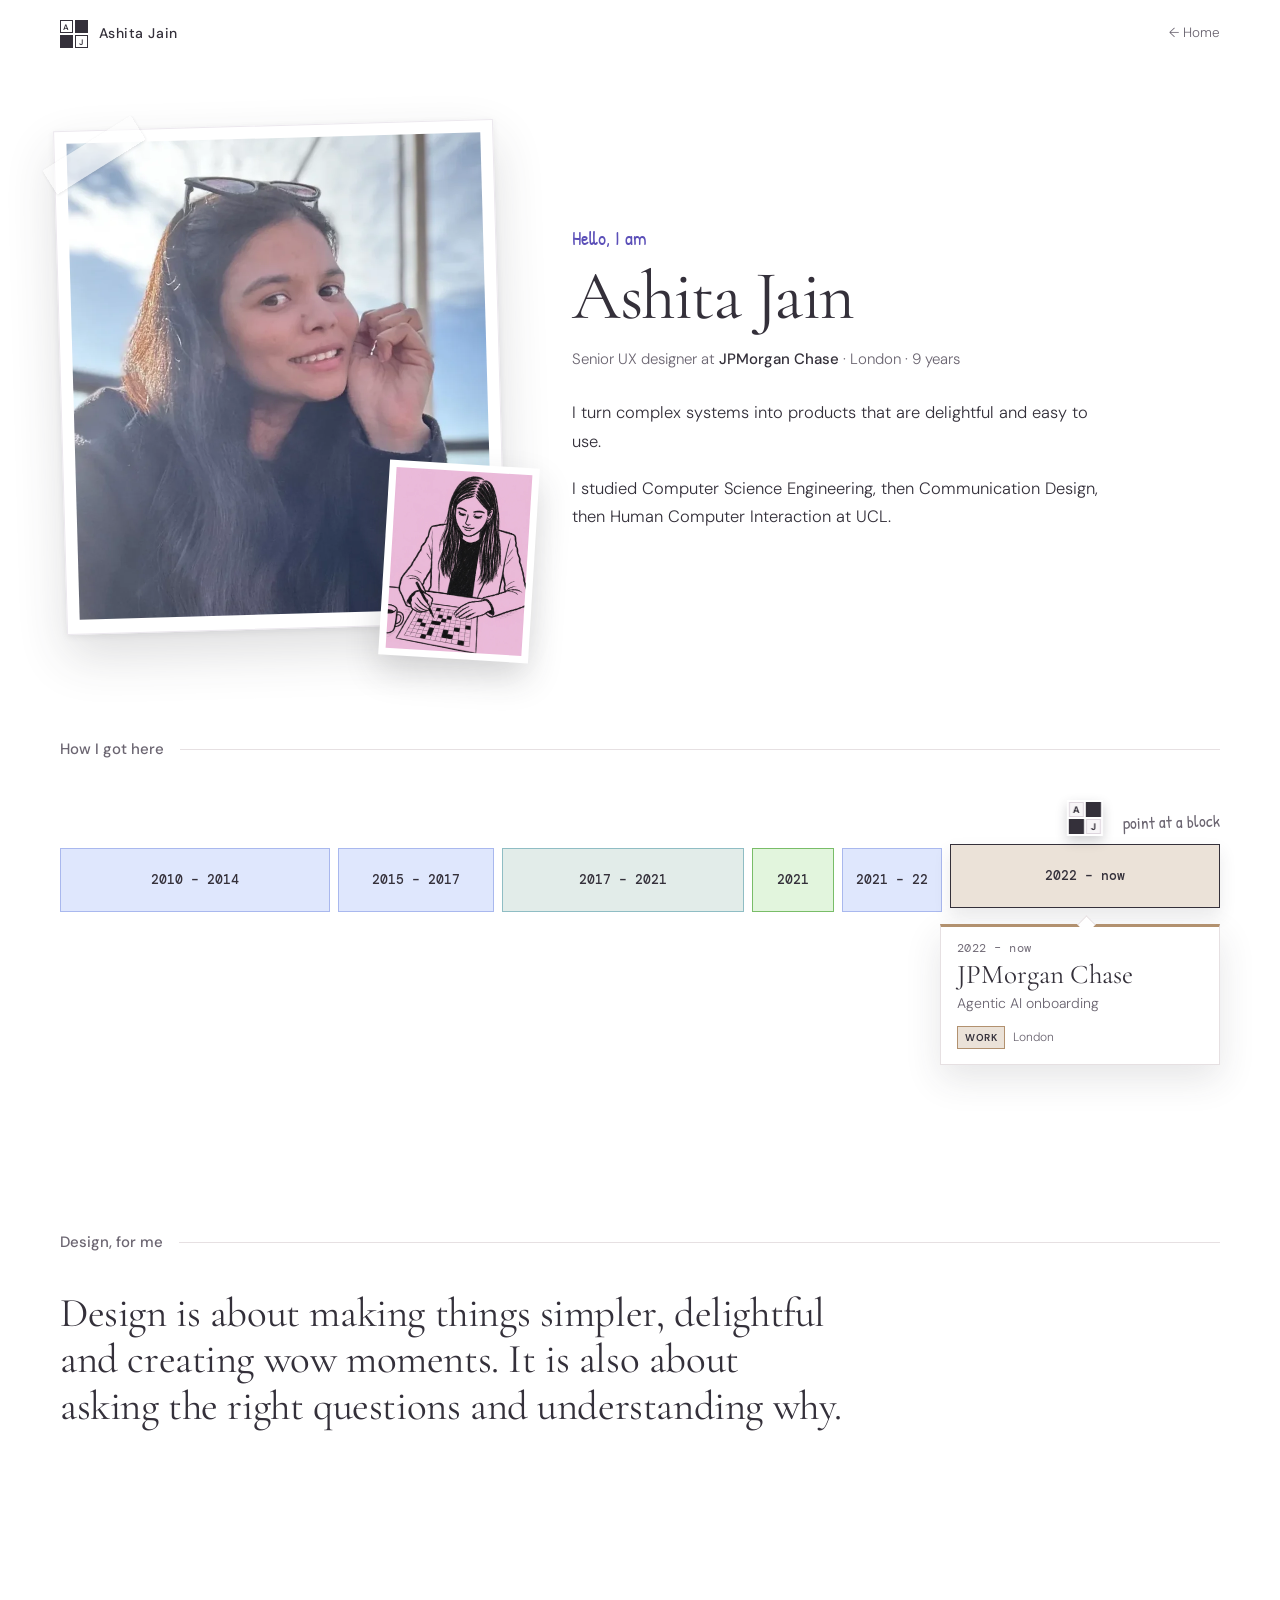
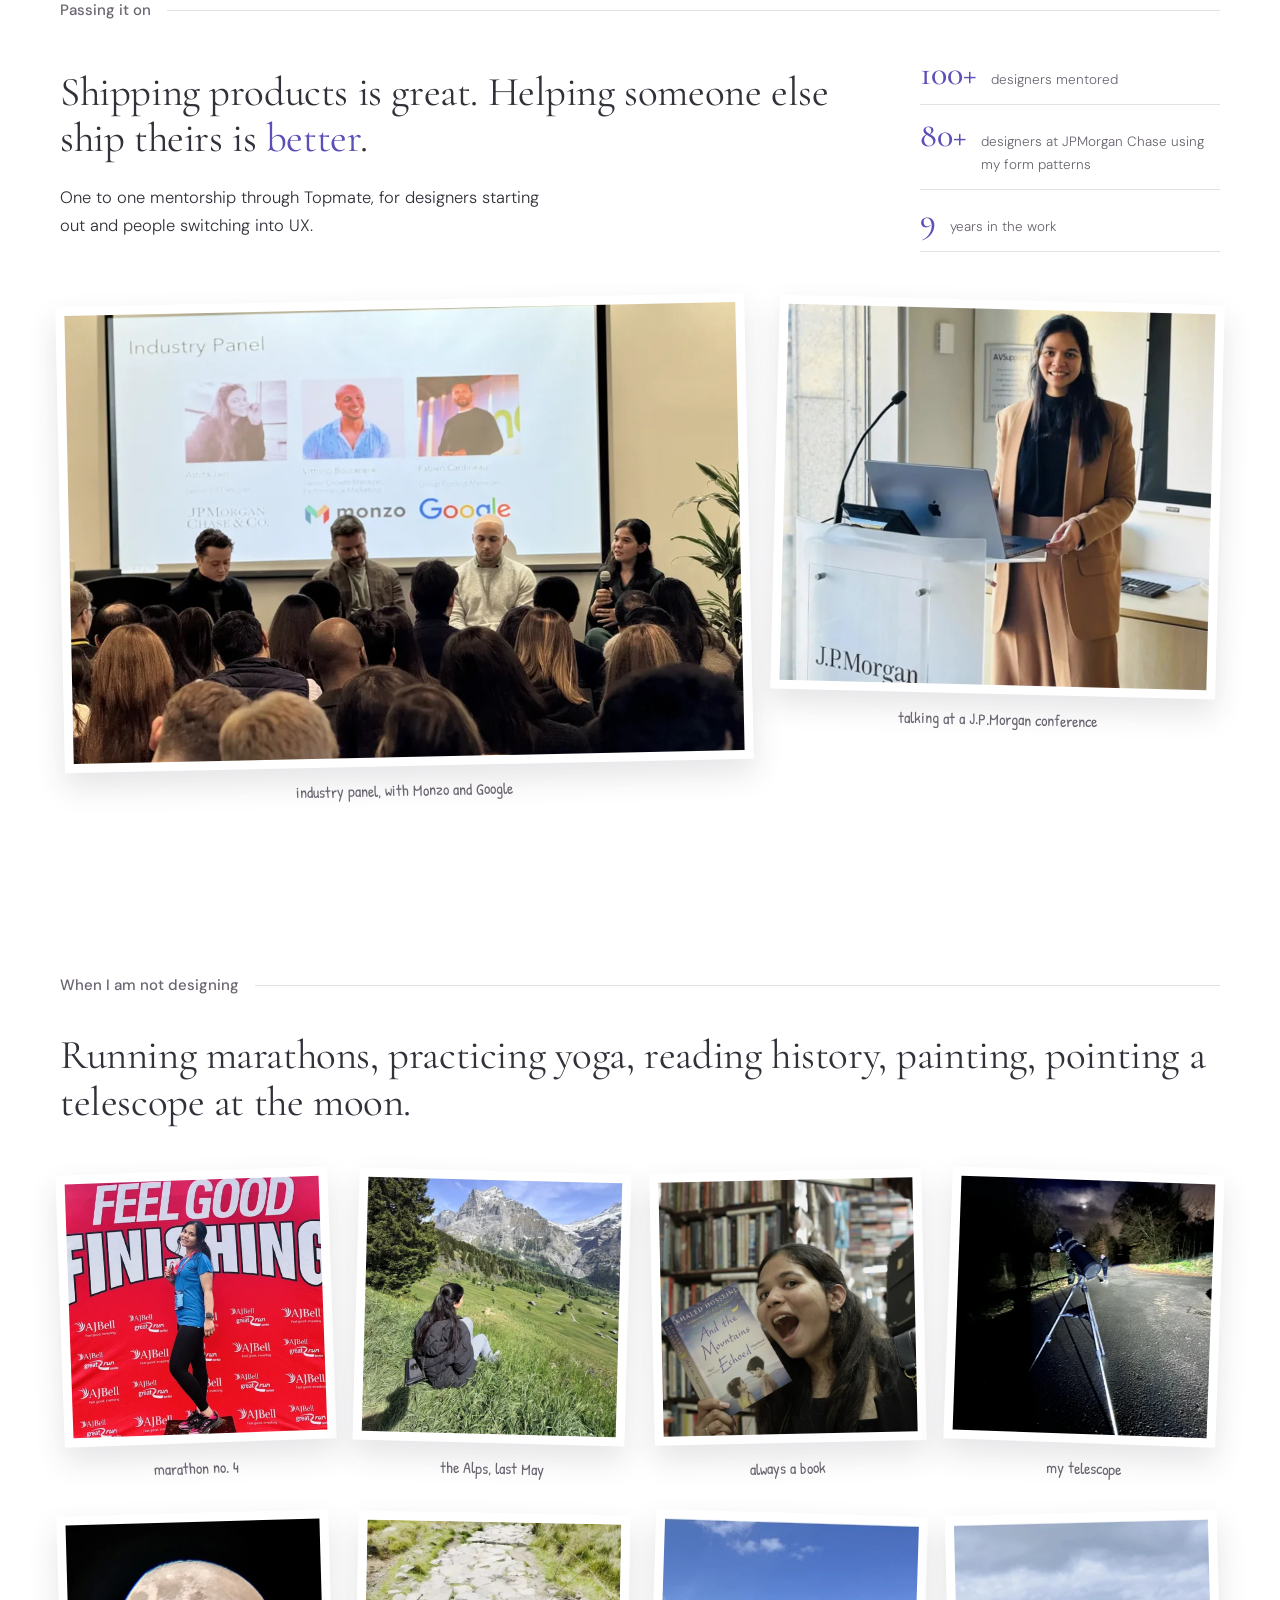
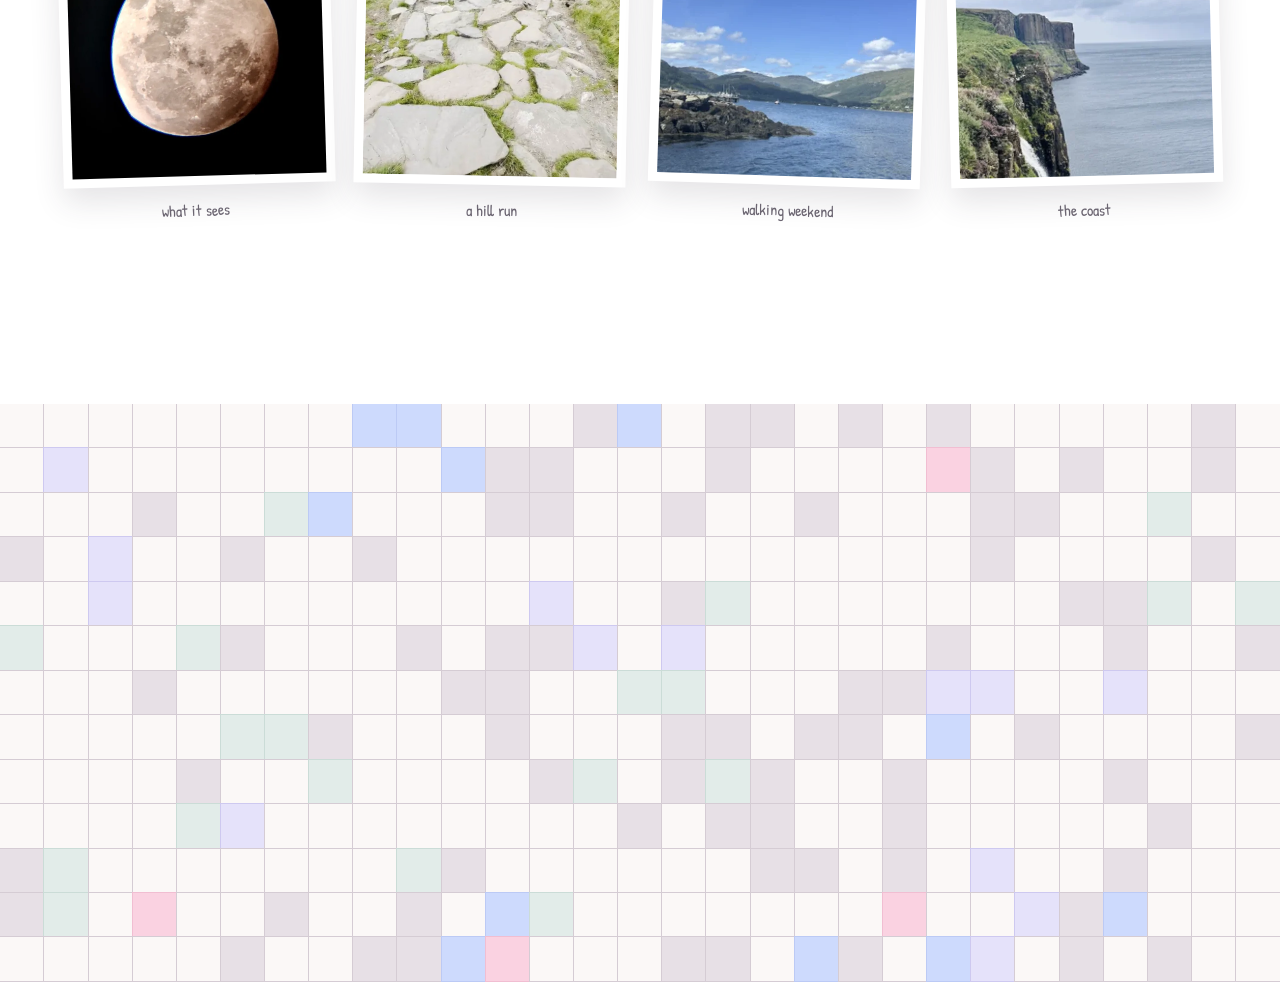
==== about.html @ 1d5ae28c "About: 'Design, for me' is just the line; remove the belief crossword and cards Co-Authored-By: Clau" ====
<!doctype html>
<html lang="en">
<head>
<meta charset="utf-8">
<meta name="viewport" content="width=device-width, initial-scale=1">
<meta name="description" content="About Ashita Jain: engineer turned UX designer, nine years in the work, mentoring designers, running marathons and pointing a telescope at the moon.">
<link rel="icon" type="image/svg+xml" href="data:image/svg+xml,%3Csvg xmlns='http://www.w3.org/2000/svg' viewBox='0 0 32 32'%3E%3Crect width='32' height='32' fill='%23faf7f5'/%3E%3Crect x='3' y='3' width='11' height='11' fill='none' stroke='%2334303a' stroke-width='2'/%3E%3Crect x='18' y='3' width='11' height='11' fill='%2334303a'/%3E%3Crect x='3' y='18' width='11' height='11' fill='%2334303a'/%3E%3Crect x='18' y='18' width='11' height='11' fill='none' stroke='%2334303a' stroke-width='2'/%3E%3C/svg%3E">
<title>About Ashita Jain</title>
<link rel="preconnect" href="https://fonts.googleapis.com">
<link rel="preconnect" href="https://fonts.gstatic.com" crossorigin>
<link rel="stylesheet" href="https://fonts.googleapis.com/css2?family=Patrick+Hand&family=Cormorant+Garamond:wght@400;500&family=DM+Mono:wght@400&family=DM+Sans:wght@300;400;500;600&display=swap">
<style>
  :root {
    --bg: #ffffff;
    --ink: #34303a;
    --mid: #6b6571;
    --light: #736d79;
    --rule: #e6e0e2;
    --cell-border: #ddd5dd;
    --cell-filled: #f7f5f7;
    --pur: #5b4fb8;
    --pur-soft: #b9b0ee;
    --pur-pale: #e5e2fa;
    --pink: #f5cfe0;
    --linen: #fff1e6;
    --mint: #e2ece9;
    --peri: #dfe7fd;
    --blush: #fde2e4;
    --lav: #eae4e9;
    --hand: 'Patrick Hand', cursive;
  }
  * { box-sizing: border-box; }
  figure { margin: 0; }
  html { -webkit-text-size-adjust: 100%; }
  body {
    margin: 0;
    overflow-x: clip;
    background: var(--bg);
    color: var(--ink);
    font-family: 'DM Sans', system-ui, sans-serif;
    font-size: 15px;
    line-height: 1.7;
    font-weight: 300;
    -webkit-font-smoothing: antialiased;
  }
  .wrap { width: min(1160px, 100% - 48px); margin-inline: auto; }

  /* ---- nav, the same chrome as the case studies ---- */
  nav {
    position: sticky; top: 0; z-index: 50;
    display: flex; justify-content: space-between; align-items: center;
    padding-block: 20px;
    background: color-mix(in srgb, var(--bg) 94%, transparent);
    border-bottom: 1px solid transparent;
  }
  nav.stuck { border-bottom-color: var(--rule); }
  .nav-brand {
    display: inline-flex; align-items: center; gap: 11px;
    font-size: 14px; font-weight: 500; letter-spacing: 0.04em;
    color: var(--ink); text-decoration: none;
  }
  .nav-brand:hover { color: var(--mid); }
  .monogram { display: grid; grid-template-columns: repeat(2, 13px); grid-auto-rows: 13px; gap: 1.5px; }
  .monogram i {
    display: grid; place-items: center;
    border: 1px solid var(--ink);
    font-style: normal; font-size: 8px; font-weight: 600;
  }
  .monogram i.fill { background: var(--ink); border-color: var(--ink); }

  /* the monogram turns a quarter when you point at it */
  .monogram, .monogram i { transition: transform .5s cubic-bezier(.3,1.5,.5,1); }
  a.nav-brand:hover .monogram, a.nav-brand:focus-visible .monogram { transform: rotate(90deg); }
  a.nav-brand:hover .monogram i, a.nav-brand:focus-visible .monogram i { transform: rotate(-90deg); }
  @media (prefers-reduced-motion: reduce) { .monogram, .monogram i { transition: none; } }
  nav .back { font-size: 13.5px; color: var(--mid); text-decoration: none; }
  nav .back:hover { color: var(--ink); }

  /* ---- hero ---- */
  .hero { display: grid; grid-template-columns: 440px minmax(0, 1fr); gap: 0 72px; align-items: center; padding: 56px 0 24px; }
  .shot { position: relative; }
  .shot .frame {
    position: relative; display: block;
    background: #fff;
    padding: 12px 12px 14px;
    transform: rotate(-1.6deg);
    border: 1px solid #ece8ee;
    box-shadow: 0 2px 6px rgba(52,48,58,.08), 0 22px 50px rgba(52,48,58,.16);
  }
  .shot img { width: 100%; height: auto; aspect-ratio: 4 / 4.6; object-fit: cover; object-position: 50% 30%; display: block; }
  .shot .tape {
    position: absolute; z-index: 2;
    width: 104px; height: 28px;
    background: rgba(255,255,255,.62);
    box-shadow: 0 1px 3px rgba(52,48,58,.12);
  }
  .shot .tape.a { left: -18px; top: 16px; transform: rotate(-32deg); }
  .shot .tape.b { right: -20px; bottom: 34px; transform: rotate(-28deg); }
  .shot .me {
    position: absolute; right: -34px; bottom: -30px; z-index: 3;
    width: 150px; background: #fff; padding: 7px;
    box-shadow: 0 16px 34px rgba(52,48,58,.18);
    transform: rotate(3.5deg);
  }
  .shot .me img { width: 100%; height: auto; aspect-ratio: 820 / 1090; object-fit: cover; display: block; }
  .shot figcaption {
    font-family: var(--hand); font-size: 17.5px; color: var(--mid);
    margin: 20px 0 0 14px; transform: rotate(-1.5deg);
  }

  h1 {
    font-family: 'Cormorant Garamond', Georgia, serif;
    font-weight: 400; font-size: clamp(46px, 5.4vw, 74px);
    line-height: 1.02; letter-spacing: -0.02em; margin: 0;
  }
  .role { font-size: 15px; color: var(--mid); margin: 16px 0 0; }
  .role b { font-weight: 500; color: var(--ink); }
  .hero p.lede { font-size: 16.5px; line-height: 1.75; margin: 26px 0 0; max-width: 48ch; }
  .hero p.lede + p.lede { margin-top: 18px; }
  .hi { font-family: var(--hand); font-size: 20px; color: var(--pur); margin: 0 0 6px; }

  /* ---- section chrome ---- */
  section { padding-block: 84px; }
  .kicker {
    display: flex; align-items: center; gap: 16px;
    font-family: 'DM Sans', system-ui, sans-serif; font-size: 15px; font-weight: 500;
    color: var(--mid);
    margin: 0 0 34px;
  }
  .kicker::after { content: ""; flex: 1; height: 1px; background: var(--rule); }
  h2 {
    font-family: 'Cormorant Garamond', Georgia, serif;
    font-weight: 400; font-size: clamp(30px, 3.2vw, 44px);
    line-height: 1.14; letter-spacing: -0.01em; margin: 0;
  }
  h2 em { font-style: normal; color: var(--pur); }

  /* ---- the route: one block per stage, as wide as it lasted; the logo jumps to the one you point at ---- */
  .route { position: relative; }
  .route.js .stops { display: none; }
  .years { display: none; position: relative; padding-top: 52px; padding-bottom: 150px; }
  .route.js .years { display: block; }
  .years .row { display: flex; gap: 8px; }
  .years .yb {
    position: relative; flex: var(--g) 1 0; min-width: 0; height: 64px; border: 1.5px solid var(--b); background: var(--c);
    display: flex; align-items: center; justify-content: center;
    font: 500 12.5px 'DM Mono', monospace; color: var(--ink); cursor: pointer; white-space: nowrap;
    transition: transform .3s cubic-bezier(.22,1,.36,1), box-shadow .3s ease, border-color .2s ease;
  }
  .years .yb:hover, .years .yb.on { transform: translateY(-4px); box-shadow: 0 8px 16px rgba(52,48,58,.10); }
  .years .yb.on { border-color: var(--ink); }
  .years .yb:focus-visible { outline: 2px solid var(--pur); outline-offset: 3px; }
  .years .logo {
    position: absolute; top: 0; left: 0; width: 36px; height: 36px; padding: 2px; z-index: 2;
    display: grid; grid-template-columns: 1fr 1fr; gap: 2px; background: #fff;
    box-shadow: 0 5px 12px rgba(52,48,58,.22); pointer-events: none; will-change: transform;
  }
  .years .logo i { border: 1.2px solid var(--cell-border); background: var(--cell-filled); font: 700 9.5px 'DM Sans', sans-serif; font-style: normal; display: flex; align-items: center; justify-content: center; color: var(--ink); }
  .years .logo i.f { background: var(--ink); border-color: var(--ink); }
  .years .tip {
    position: absolute; left: 0; top: 0; width: 280px; z-index: 3;
    background: #fff; border: 1px solid var(--rule); border-top: 3px solid var(--b);
    box-shadow: 0 14px 34px rgba(52,48,58,.12); padding: 14px 16px 15px;
    opacity: 0; transform: translateY(6px); transition: opacity .2s ease, transform .25s cubic-bezier(.22,1,.36,1), left .3s cubic-bezier(.22,1,.36,1);
    pointer-events: none;
  }
  .years .tip.show { opacity: 1; transform: none; }
  .years .tip::before { content: ""; position: absolute; top: -9px; left: var(--ax, 40px); width: 12px; height: 12px; background: #fff; border-left: 1px solid var(--rule); border-top: 1px solid var(--rule); transform: rotate(45deg); }
  .years .tip .r { font: 400 11.5px 'DM Mono', monospace; color: var(--light); letter-spacing: .04em; margin: 0; }
  .years .tip h3 { font-family: 'Cormorant Garamond', Georgia, serif; font-weight: 400; font-size: 27px; line-height: 1.1; margin: 4px 0 2px; }
  .years .tip p { font-size: 14px; color: var(--mid); margin: 0; }
  .years .tip .m { display: flex; gap: 8px; align-items: center; margin-top: 10px; font-size: 12px; color: var(--mid); }
  .years .tip .m b { font-size: 10px; font-weight: 600; letter-spacing: .06em; padding: 2px 7px; background: var(--c); border: 1px solid var(--b); color: var(--ink); }
  .years .hint { font: 400 17px var(--hand); color: var(--mid); margin: 0; position: absolute; right: 0; top: 14px; transform: rotate(-1.5deg); }
  /* phones: the blocks stack, and the card opens under the one you tap */
  @media (max-width: 760px) {
    .years { padding-top: 40px; padding-bottom: 0; }
    .years .row { flex-direction: column; }
    .years .yb { flex: none; height: 56px; justify-content: flex-start; padding-left: 16px; }
    .years .yb:hover, .years .yb.on { transform: none; }
    .years .tip { position: static; width: auto; transform: none; margin: 2px 0 6px; transition: opacity .2s ease; }
    .years .tip::before { display: none; }
    .years .hint { top: 6px; }
  }
  .stops { list-style: none; margin: 0; padding: 0; display: grid; grid-template-columns: repeat(6, 1fr); gap: 16px; }
  .stop { text-align: center; }
  .stop .cells { display: none; }
  .stop .yr { font-family: 'DM Mono', monospace; font-size: 11.5px; color: var(--light); }
  .stop b { display: block; font-size: 15px; font-weight: 500; margin-top: 4px; }
  .stop span { display: block; font-size: 13.5px; color: var(--mid); margin-top: 2px; }

  /* ---- design, for me ---- */
  .two { display: grid; grid-template-columns: minmax(0, 1fr) minmax(0, 1fr); gap: 0 72px; align-items: start; }
  .belief-line { max-width: none; text-wrap: balance; }
  .two p { font-size: 16px; margin: 0; }
  .two p + p { margin-top: 16px; }

  /* ---- mentoring ---- */
  .mentor { display: grid; grid-template-columns: minmax(0, 1fr) 300px; gap: 0 72px; align-items: center; }
  .mentor p { font-size: 16.5px; margin: 0; max-width: 46ch; }
  .tally { display: grid; gap: 14px; }
  .tally div { display: flex; align-items: baseline; gap: 14px; padding-bottom: 12px; border-bottom: 1px solid var(--rule); }
  .tally b { font-family: 'Cormorant Garamond', Georgia, serif; font-size: 34px; font-weight: 500; line-height: 1; color: var(--pur); }
  .tally span { font-size: 13.5px; color: var(--mid); }

  .talks { display: grid; grid-template-columns: 1.55fr 1fr; gap: 26px; margin-top: 48px; align-items: start; }
  .talks .pin img { aspect-ratio: 3 / 2; }
  /* the lectern photo is nearly square: show all of it, not a 3:2 crop */
  .talks .pin:nth-child(2) img { aspect-ratio: 760 / 670; }

  /* ---- off the clock ---- */
  .wall { display: grid; grid-template-columns: repeat(4, 1fr); gap: 30px 24px; margin-top: 46px; }
  .pin { position: relative; }
  .pin .ph {
    display: block; background: #fff; padding: 9px 9px 9px;
    box-shadow: 0 14px 30px rgba(52,48,58,.13);
    transform: rotate(var(--rot));
  }
  .pin img, .pin video { width: 100%; height: auto; aspect-ratio: 1; object-fit: cover; display: block; }
  .pin figcaption {
    font-family: var(--hand); font-size: 16px; color: var(--mid);
    text-align: center; margin-top: 12px; transform: rotate(var(--rot));
  }
  .pin.tall { grid-column: span 2; }

  /* ---- close ---- */

  @media (max-width: 1000px) {
    .hero { grid-template-columns: 1fr; gap: 40px; }
    .shot { max-width: 420px; }
    .two, .mentor { grid-template-columns: 1fr; gap: 28px; }
    .wall { grid-template-columns: repeat(3, 1fr); }
    .talks { grid-template-columns: 1fr; }
    .shot .me { width: 124px; right: -16px; }
    .stops { grid-template-columns: repeat(3, 1fr); gap: 34px 20px; }
  }
  @media (max-width: 620px) {
    .wrap { width: calc(100% - 32px); }
    section { padding-block: 60px; }
    .wall { grid-template-columns: repeat(2, 1fr); }
    .shot .me { width: 96px; right: 4px; bottom: -14px; }
    .shot .tape.a { left: -6px; }
    .shot .tape.b { right: -6px; }
    .pin.tall { grid-column: span 2; }
    .stops { grid-template-columns: repeat(2, 1fr); }
  }
  @media (prefers-reduced-motion: reduce) {
    * { animation: none !important; transition: none !important; }
  }
  /* ---------------------------------------------------------------
     Footer: the last puzzle. One composition on a fixed canvas,
     scaled to the viewport.
     ------------------------------------------------------------- */
  .ftr {
    --u: 52px;
    --cw: 1160px;
    --ch: 486px;
    --s: 1;
    --hand: 'Patrick Hand', cursive;
    --pur: #5b4fb8;
    --pur-soft: #b9b0ee;
    --pur-pale: #e5e2fa;
    position: relative;
    margin-top: 96px;
    padding: 24px 0 0;
    color: var(--ink);
  }
  .ftr::before {
    content: "";
    position: absolute; inset: 0;
    left: calc(50% - 50vw); right: calc(50% - 50vw);
    background: #e3e7fb url(img/sky.webp) center / cover no-repeat;
    pointer-events: none;
  }
  .ftr::after {
    content: "";
    position: absolute; inset: 0;
    left: calc(50% - 50vw); right: calc(50% - 50vw);
    background:
      linear-gradient(rgba(52,48,58,.07) 1px, transparent 1px) 0 0 / var(--u) var(--u),
      linear-gradient(90deg, rgba(52,48,58,.07) 1px, transparent 1px) 0 0 / var(--u) var(--u),
      rgba(255,255,255,.18);
    pointer-events: none;
  }
  .ftr-stage { position: relative; z-index: 1; height: calc(var(--ch) * var(--s)); }
  .ftr-canvas {
    position: absolute; left: 50%; top: 0;
    width: var(--cw); height: var(--ch);
    margin-left: calc(var(--cw) / -2);
    transform: scale(var(--s)); transform-origin: 50% 0;
  }
  .ftr-canvas > * { position: absolute; }

  /* handwriting */
  .fhand { font-family: var(--hand); color: var(--ink); line-height: 1.32; margin: 0; }
  .fhand.thanks { left: 236px; top: 14px; font-size: 20px; transform: rotate(-4deg); }
  .fhand.thanks svg { position: absolute; left: 168px; top: 48px; width: 56px; height: 40px; }
  .fhand.clue { left: 150px; top: 640px; font-size: 19.5px; width: 220px; }
  .fhand.clue small { display: block; font-family: 'DM Mono', monospace; font-size: 11px; letter-spacing: .1em; color: var(--pur); opacity: .8; margin-bottom: 4px; }
  .fhand.clue svg { position: absolute; left: -20px; top: -50px; width: 60px; height: 44px; transform: scaleX(-1); }
  .fhand svg path { fill: none; stroke: currentColor; stroke-width: 2; stroke-linecap: round; stroke-linejoin: round; }

  /* headline wrapping the puzzle */
  .ftr h2 { font-family: 'Cormorant Garamond', Georgia, serif; font-weight: 400; font-size: 46px; line-height: 1; letter-spacing: -0.01em; margin: 0; color: var(--ink); white-space: nowrap; }
  .ftr h2 { font-size: 40px; line-height: 1.08; letter-spacing: -0.015em; }
  .ftr h2 .em { font-style: normal; color: #6f6296; }
  .ftr h2.l1 { left: var(--x0); top: calc(var(--y0) + var(--u) * 3 - 58px); }
  .ftr h2 .em { font-size: 19px; margin-left: 5px; }

  /* crossword cells, absolutely placed */
  .fcw { --x0: 380px; --y0: -6px; }
  .fside { display: contents; }
  .fw {
    position: absolute;
    left: calc(var(--x0) + var(--c) * var(--u)); top: calc(var(--y0) + var(--r) * var(--u));
    display: flex;
  }
  .fw.d { flex-direction: column; }
  .fw i {
    position: relative;
    width: var(--u); height: var(--u); box-sizing: border-box;
    border: 1.5px solid var(--cell-border); background: #fff;
    display: flex; align-items: center; justify-content: center;
    font-style: normal; font-weight: 400; font-size: calc(var(--u) * 0.42);
    letter-spacing: .04em; color: #9b95a3;
  }
  .fw.k i {
    background: var(--pur-pale); border-color: var(--pur-soft); color: var(--pur); font-weight: 600;
    width: calc(var(--u) - 6px); height: calc(var(--u) - 6px); margin: 3px;
  }

  /* 4 down: the empty answer, which is the email link */
  .fmail {
    position: absolute;
    left: calc(var(--x0) + var(--u) * -6 - 8px); top: calc(var(--y0) + var(--u) * 7 - 8px);
    width: calc(var(--u) + 16px); height: calc(var(--u) * 5 + 16px);
    border: 2px solid rgba(91,79,184,.35); border-radius: 12px;
    box-sizing: border-box; padding: 6px;
    text-decoration: none; color: var(--pur);
    display: grid; grid-auto-rows: var(--u);
    background: rgba(255,255,255,.35);
    transition: background .3s, border-color .3s;
  }
  .fmail i {
    position: relative; width: var(--u); height: var(--u); box-sizing: border-box;
    border: 2px dashed var(--pur-soft); background: #fbfaff; margin-top: -2px;
    display: flex; align-items: center; justify-content: center;
    font-style: normal; font-weight: 600; font-size: 22px; letter-spacing: .04em;
  }
  .fmail i b { opacity: 0; transform: translateY(6px); transition: opacity .25s ease, transform .3s ease; transition-delay: calc(var(--i) * 70ms); font-weight: inherit; }
  .fmail i small { position: absolute; top: 3px; left: 5px; font-size: 10px; color: var(--light); }
  .fmail:hover, .fmail:focus-visible { border-color: var(--pur); background: rgba(255,255,255,.7); outline: none; }
  .fmail:hover i, .fmail:focus-visible i { border-style: solid; background: var(--pur-pale); }
  .fmail:hover i b, .fmail:focus-visible i b { opacity: 1; transform: none; }

  /* yoga clue and the LinkedIn entry */
  .fcta { left: var(--x0); top: 224px; }
  .fcta .lede { font-family: 'Cormorant Garamond', Georgia, serif; font-size: 22px; line-height: 1.32; letter-spacing: .004em; color: var(--mid); margin: 0 0 18px; }
  .fcta .ask { font-family: var(--hand); font-size: 19px; color: var(--ink); margin: 0 0 13px; }
  .fcta .row { display: flex; align-items: center; gap: 12px; }
  .fcta .arr { width: 34px; height: 34px; color: var(--mid); flex: none; }
  .fcta .arr path { fill: none; stroke: currentColor; stroke-width: 1.6; stroke-linecap: round; stroke-linejoin: round; }
  .flink {
    position: static;
    display: inline-flex; align-items: center; gap: 9px;
    height: 46px; padding: 0 22px; border-radius: 0;
    font-size: 14px; font-weight: 500; text-decoration: none;
    border: 1.5px solid var(--pur); color: var(--pur);
    transition: background .2s, color .2s, transform .2s;
  }
  .flink svg { width: 15px; height: 15px; }
  .flink.mail { background: var(--pur); color: #fff; border-color: var(--pur); }
  .flink.mail:hover { background: #4b40a0; transform: translateY(-2px); }
  .flink:not(.mail) { background: transparent; }
  .flink:not(.mail):hover { background: var(--pur-pale); transform: translateY(-2px); }

  /* the weakness note */
  .fcopy { font-family: var(--hand); font-size: 17px; color: var(--pur); opacity: 0; transform: translateX(-6px); transition: opacity .25s ease, transform .25s ease; white-space: nowrap; }
  .fcopy.on { opacity: 1; transform: none; }
  .fnote { display: none; right: 0; top: 0; width: 200px; padding: 16px 18px 20px; background: #fffbea; box-shadow: 0 8px 22px rgba(52,48,58,.10); transform: rotate(2deg); font-family: var(--hand); font-size: 19.5px; line-height: 1.3; color: var(--ink); }
  .fnote b { display: block; font-weight: 400; font-size: 16px; color: var(--mid); margin-bottom: 2px; }

  .ftr-bar { position: relative; z-index: 1; display: flex; justify-content: space-between; align-items: center; gap: 16px; margin-top: 10px; padding-bottom: 26px; font-size: 13px; color: var(--mid); }
  @media (max-width: 620px) { .ftr-bar { flex-direction: column; align-items: flex-start; gap: 10px; padding-bottom: 22px; } }
  .ftr-bar .thanks { font-family: var(--hand); font-size: 19px; color: var(--pur); }
  .ftr-bar .up { color: var(--mid); text-decoration: none; }
  .ftr-bar .up:hover { color: var(--ink); }


  @media (max-width: 760px) {
    .ftr { --u: 40px; padding: 8px 0 0; }
    .ftr-stage { height: auto; }
    .ftr-canvas {
      position: static; width: auto; height: auto; margin: 0;
      transform: none;
      display: flex; flex-direction: column; align-items: flex-start;
    }
    .ftr-canvas > * { position: static; }
    .fhand.thanks { order: 1; margin: 0 0 16px 2px; font-size: 19px; transform: rotate(-3deg); }
    .fhand.thanks svg { display: none; }
    .ftr h2.l1 { order: 2; font-size: clamp(30px, 8.5vw, 40px); margin: 0 0 14px; white-space: normal; }
    .ftr h2 .em { font-size: 0.5em; margin-left: 4px; }
    .fw.k { order: 3; margin-bottom: 30px; }
    .fcta { order: 4; margin-bottom: 34px; }
    .fcta .lede { font-size: 20px; }
    .fcta .row { margin-left: 0 !important; flex-wrap: wrap; gap: 10px; }
    .fcta .arr { display: none; }
    .fcopy { flex-basis: 100%; }
    .fside { display: flex; flex-direction: column; gap: 10px; order: 5; margin-bottom: 8px; }
    .fw { position: static; }
    .fw.d { flex-direction: row; }
  }
  @media (max-width: 420px) {
    .ftr { --u: 34px; }
    .fcta .lede { font-size: 18px; }
    .fcta .lede br { display: none; }
  }

  /* the footer arrives as a crossword; the cells clear as you scroll */
  .ftrcw {
    position: absolute;
    top: 0; bottom: 0;
    left: calc(50% - 50vw); right: calc(50% - 50vw);
    z-index: 5;
    display: grid;
    overflow: hidden;
    pointer-events: none;
  }
  .ftrcw i {
    background: #fbf8f7;
    border: 1.5px solid #d5ccd4;
    margin: -0.75px;
    transition: opacity 0.9s ease, transform 0.9s cubic-bezier(0.3, 0.9, 0.4, 1);
  }
  .ftrcw i.f { background: #e7e0e6; }
  .ftrcw i.p1 { background: #e5e2fa; border-color: #cec9f0; }
  .ftrcw i.p2 { background: #e2ece9; border-color: #cbdcd7; }
  .ftrcw i.p3 { background: #cddafd; border-color: #bccaf5; }
  .ftrcw i.p4 { background: #fad2e1; border-color: #f1bed2; }
  .ftrcw i.off { opacity: 0; transform: scale(0.66); }

  @media (prefers-reduced-motion: reduce) { .fmail i b { transition: none; } }

  /* crossword answers fill in, letter by letter, the first time they come into view */
  .fill-wait i { color: transparent !important; }
  .fill-go i { animation: fillIn .46s cubic-bezier(.3,1.5,.5,1) var(--fd, 0ms) backwards; }
  @keyframes fillIn { from { color: transparent; transform: scale(.5) rotate(-10deg); } 60% { transform: scale(1.12); } }


  .skip { position: absolute; left: 16px; top: -48px; z-index: 100; padding: 8px 14px; background: #34303a; color: #fff; font-size: 14px; text-decoration: none; }
  .skip:focus { top: 12px; outline: 2px solid #5b4fb8; outline-offset: 2px; }
</style>
</head>
<body>

<div class="wrap">
  <a class="skip" href="#main">Skip to content</a>
<nav id="nav">
    <a class="nav-brand" href="./" aria-label="Ashita Jain, home">
      <span class="monogram" aria-hidden="true"><i>A</i><i class="fill"></i><i class="fill"></i><i>J</i></span>
      Ashita Jain
    </a>
    <a class="back" href="./">&larr; Home</a>
  </nav>
<main id="main">

  <header class="hero">
    <figure class="shot">
      <span class="tape a" aria-hidden="true"></span>
      <span class="tape b" aria-hidden="true"></span>
      <span class="frame"><img src="img/ashita.webp" alt="Ashita Jain" width="798" height="1076"></span>
      <span class="me"><img src="img/ill-cw.webp" alt="Line drawing of Ashita at a desk, filling in a crossword" width="820" height="1090"></span>
    </figure>
    <div>
      <p class="hi">Hello, I am</p>
      <h1>Ashita Jain</h1>
      <p class="role">Senior UX designer at <b>JPMorgan Chase</b> &middot; London &middot; 9 years</p>
      <p class="lede">I turn complex systems into products that are delightful and easy to use.</p>
      <p class="lede">I studied Computer Science Engineering, then Communication Design, then Human Computer Interaction at UCL.</p>
    </div>
  </header>

  <section id="route">
    <p class="kicker">How I got here</p>
    <div class="route">
      <ol class="stops">
        <li class="stop">
          <span class="cells" aria-hidden="true"><i>C</i><i>S</i><i>E</i></span>
          <span class="yr">2010 to 2014</span>
          <b>Computer Science</b>
          <span>B.E., Bhilai</span>
        </li>
        <li class="stop">
          <span class="cells" aria-hidden="true"><i>D</i><i>E</i><i>S</i></span>
          <span class="yr">2015 to 2017</span>
          <b>Communication Design</b>
          <span>M.Des, DAIICT</span>
        </li>
        <li class="stop">
          <span class="cells" aria-hidden="true"><i>0</i><i>&rarr;</i><i>1</i></span>
          <span class="yr">2017 to 2021</span>
          <b>ConnectLab.ai</b>
          <span>MiDigiWorld, founding designer</span>
        </li>
        <li class="stop">
          <span class="cells" aria-hidden="true"><i>S</i><i>E</i><i>C</i></span>
          <span class="yr">2021</span>
          <b>ServiceNow</b>
          <span>MITRE ATT&amp;CK</span>
        </li>
        <li class="stop">
          <span class="cells" aria-hidden="true"><i>H</i><i>C</i><i>I</i></span>
          <span class="yr">2021 to 2022</span>
          <b>UCL</b>
          <span>MSc HCI, Dean's List</span>
        </li>
        <li class="stop now">
          <span class="cells" aria-hidden="true"><i>A</i><i>I</i></span>
          <span class="yr">2022 to now</span>
          <b>JPMorgan Chase</b>
          <span>Agentic AI onboarding</span>
        </li>
      </ol>
    </div>
  </section>

  <section id="design">
    <p class="kicker">Design, for me</p>
    <h2 class="belief-line">Design is about making things simpler, delightful and creating wow moments. It is also about asking the right questions and understanding why.</h2>

  </section>

  <section id="mentoring">
    <p class="kicker">Passing it on</p>
    <div class="mentor">
      <div>
        <h2>Shipping products is great. Helping someone else ship theirs is <em>better</em>.</h2>
        <p style="margin-top:22px">One to one mentorship through Topmate, for designers starting out and people switching into UX.</p>
      </div>
      <div class="tally">
        <div><b>100+</b><span>designers mentored</span></div>
        <div><b>80+</b><span>designers at JPMorgan Chase using my form patterns</span></div>
        <div><b>9</b><span>years in the work</span></div>
      </div>
    </div>
    <div class="talks">
      <figure class="pin"><span class="ph" style="--rot:-1.2deg"><img src="img/panel.webp" alt="Ashita speaking on an industry panel" width="1000" height="697" loading="lazy"></span><figcaption style="--rot:-1.2deg">industry panel, with Monzo and Google</figcaption></figure>
      <figure class="pin"><span class="ph" style="--rot:1.4deg"><img src="img/talk.webp" alt="Ashita presenting at a J.P.Morgan lectern" width="760" height="670" loading="lazy"></span><figcaption style="--rot:1.4deg">talking at a J.P.Morgan conference</figcaption></figure>
    </div>
  </section>

  <section id="offclock">
    <p class="kicker">When I am not designing</p>
    <h2>Running marathons, practicing yoga, reading history, painting, pointing a telescope at the moon.</h2>
    <div class="wall">
      <figure class="pin"><span class="ph" style="--rot:-2deg"><img src="img/run.webp" alt="At the finish of a Great Run race" width="800" height="800" loading="lazy"></span><figcaption style="--rot:-2deg">marathon no. 4</figcaption></figure>
      <figure class="pin"><span class="ph" style="--rot:1.5deg"><img src="img/alps.webp" alt="Sitting on a hillside in the Alps" width="600" height="600" loading="lazy"></span><figcaption style="--rot:1.5deg">the Alps, last May</figcaption></figure>
      <figure class="pin"><span class="ph" style="--rot:-1.2deg"><img src="img/books.webp" alt="Holding a book in a bookshop" width="720" height="720" loading="lazy"></span><figcaption style="--rot:-1.2deg">always a book</figcaption></figure>
      <figure class="pin"><span class="ph" style="--rot:2deg"><img src="img/telescope.webp" alt="My telescope set up on a road at night" width="800" height="800" loading="lazy"></span><figcaption style="--rot:2deg">my telescope</figcaption></figure>
      <figure class="pin"><span class="ph" style="--rot:-1.6deg"><img src="img/moon.webp" alt="The moon photographed through my telescope" width="800" height="800" loading="lazy"></span><figcaption style="--rot:-1.6deg">what it sees</figcaption></figure>
      <figure class="pin"><span class="ph" style="--rot:1.1deg"><video data-src="img/trail.mp4" poster="img/trail.webp" muted loop playsinline preload="none" aria-label="Running up a stone path on a hill"></video></span><figcaption style="--rot:1.1deg">a hill run</figcaption></figure>
      <figure class="pin"><span class="ph" style="--rot:1.8deg"><img src="img/loch.webp" alt="A loch with hills on both sides" width="760" height="421" loading="lazy"></span><figcaption style="--rot:1.8deg">walking weekend</figcaption></figure>
      <figure class="pin"><span class="ph" style="--rot:-1.4deg"><img src="img/cliff.webp" alt="Green cliffs above the sea" width="760" height="447" loading="lazy"></span><figcaption style="--rot:-1.4deg">the coast</figcaption></figure>
    </div>
  </section>
</div>

</main>
<div class="wrap">
<footer class="ftr" id="contact">
  <div class="ftr-stage">
    <div class="ftr-canvas fcw">
      <p class="fhand thanks">The answer<br>was here all along...
        <svg viewBox="0 0 56 40" aria-hidden="true"><path d="M4 4 C 14 26, 30 34, 50 34"/><path d="M38 26 L 51 34 L 40 40"/></svg>
      </p>
      <h2 class="l1">Human <span class="em">behind this.</span></h2>
      <div class="fside">
      <div class="fw d " style="--c:-6;--r:2"><i>B</i><i>O</i><i>O</i><i>K</i><i>S</i></div>
      <div class="fw " style="--c:7;--r:1"><i>R</i><i>U</i><i>N</i><i>N</i><i>I</i><i>N</i><i>G</i></div>
      <div class="fw d " style="--c:11;--r:4"><i>H</i><i>I</i><i>K</i><i>E</i></div>
      </div>
      <div class="fw k" data-fill="0" style="--c:0;--r:3"><i>A</i><i>S</i><i>H</i><i>I</i><i>T</i><i>A</i></div>
      <div class="fcta">
        <p class="lede">Every design problem starts as a puzzle <br>and I love solving them.</p>
        <p class="ask">Want to solve something together?</p>
        <div class="row" style="margin-left:-46px">
          <svg class="arr" viewBox="0 0 34 34" aria-hidden="true"><path d="M6 4c1 12 8 20 22 22"/><path d="M22 20l6 6-7 4"/></svg>
          <a class="flink mail" id="ftrMail" target="_blank" rel="noopener" href="mailto:ashitajain.work@gmail.com?subject=A%20puzzle%20for%20you&body=Hi%20Ashita%2C%0A%0AI%20found%20your%20portfolio%20and%20I%20have%20a%20design%20problem%20I%20would%20like%20to%20talk%20through.%0A%0AHere%20is%20the%20short%20version%3A%0A%0A"><svg viewBox="0 0 24 24" fill="none" stroke="currentColor" stroke-width="1.8" aria-hidden="true"><rect x="3" y="5" width="18" height="14" rx="2"/><path d="M3 7l9 6 9-6"/></svg>Email me</a>
          <a class="flink" href="https://www.linkedin.com/in/ashitajain06/" target="_blank" rel="noopener"><svg viewBox="0 0 24 24" fill="currentColor" aria-hidden="true"><path d="M4.5 3.5a2 2 0 110 4 2 2 0 010-4zM3 9h3v11H3zM10 9h2.8v1.6c.5-.9 1.7-1.9 3.6-1.9 3.4 0 4.1 2.2 4.1 5V20h-3v-5.4c0-1.3 0-3-1.9-3s-2.1 1.4-2.1 2.9V20h-3z"/></svg>LinkedIn</a>
          <span class="fcopy" id="ftrCopy" role="status" aria-live="polite"></span>
        </div>
      </div>
    </div>
  </div>
  <div class="ftr-bar">
    <span>&copy; 2026 Ashita Jain</span>
    <span class="thanks">Thanks for being here.</span>
    <a class="up" href="#" id="ftrUp">Back to top &uarr;</a>
  </div>
</footer>
</div>

<script>
// the nav gains a hairline once the page has moved
(() => {
  const nav = document.getElementById('nav');
  const check = () => nav.classList.toggle('stuck', scrollY > 8);
  check(); addEventListener('scroll', check, { passive: true });
})();


// Where the visible part of the page is. Inside the host's frame, the frame grows
// to fit the page and the outer page does the scrolling, so this document never
// scrolls and scroll events and innerHeight say nothing. Thin strips down the page,
// watched by IntersectionObserver, report which part is on screen in either case.
const VP = (() => {
  const STEP = 16, subs = [];
  const vp = { top: 0, height: innerHeight, bottom: innerHeight, framed: false, on: f => subs.push(f) };
  const rail = document.createElement('div');
  rail.setAttribute('aria-hidden', 'true');
  rail.style.cssText = 'position:absolute;left:0;top:0;width:1px;opacity:0;pointer-events:none;overflow:hidden';
  document.body.appendChild(rail);
  let vis = new Uint8Array(0), io = null, queued = false;
  const emit = () => { queued = false; subs.forEach(f => f(vp)); };
  const kick = () => { if (!queued) { queued = true; requestAnimationFrame(emit); } };
  const fromRail = () => {
    let a = -1, b = -1;
    for (let i = 0; i < vis.length; i++) if (vis[i]) { if (a < 0) a = i; b = i; }
    if (a < 0) return;
    vp.top = a * STEP; vp.bottom = (b + 1) * STEP; vp.height = vp.bottom - vp.top;
  };
  const mode = () => {
    const de = document.documentElement;
    vp.framed = window.top !== window.self && de.scrollHeight <= innerHeight + 4;
    if (vp.framed) fromRail();
    else { vp.top = scrollY; vp.height = innerHeight; vp.bottom = vp.top + innerHeight; }
  };
  const build = () => {
    const de = document.documentElement;
    if (!(window.top !== window.self && de.scrollHeight <= innerHeight + 4)) {
      if (io) { io.disconnect(); io = null; rail.innerHTML = ''; vis = new Uint8Array(0); }
      return;
    }
    const h = de.scrollHeight - 2, n = Math.ceil(h / STEP);
    if (n === vis.length) return;
    if (io) io.disconnect();
    rail.style.height = n * STEP + 'px';
    rail.innerHTML = '<i style="display:block;height:' + STEP + 'px"></i>'.repeat(n);
    vis = new Uint8Array(n);
    const idx = new Map([...rail.children].map((c, i) => [c, i]));
    io = new IntersectionObserver(es => {
      es.forEach(e => { vis[idx.get(e.target)] = e.isIntersecting ? 1 : 0; });
      if (vp.framed) { fromRail(); kick(); }
    });
    idx.forEach((i, c) => io.observe(c));
  };
  const refresh = () => { build(); mode(); kick(); };
  addEventListener('scroll', () => { if (!vp.framed) { vp.top = scrollY; vp.bottom = vp.top + vp.height; kick(); } }, { passive: true });
  addEventListener('resize', refresh);
  addEventListener('load', refresh);
  if ('ResizeObserver' in window) new ResizeObserver(refresh).observe(document.body);
  refresh();
  return vp;
})();

// Crossword answers fill in, letter by letter, the first time they come into view.
// Anything already on screen, or any viewer who prefers less motion, sees them filled.
(() => {
  if (matchMedia('(prefers-reduced-motion: reduce)').matches || !('IntersectionObserver' in window)) return;
  document.querySelectorAll('[data-fill]').forEach(g => {
    const base = +g.dataset.fill || 0;
    const cells = [...g.querySelectorAll('i')];
    cells.forEach((c, i) => c.style.setProperty('--fd', (base + i * 110) + 'ms'));
    let first = true;
    const io = new IntersectionObserver(es => {
      const e = es[es.length - 1];
      if (first) {
        first = false;
        if (e.isIntersecting) { io.disconnect(); return; }
        g.classList.add('fill-wait');
        g.dispatchEvent(new CustomEvent('fillwait'));
        return;
      }
      if (e.intersectionRatio < 0.99) return;
      io.disconnect();
      g.classList.replace('fill-wait', 'fill-go');
      g.dispatchEvent(new CustomEvent('filling'));
      setTimeout(() => g.classList.remove('fill-go'), base + cells.length * 110 + 700);
    }, { threshold: [0, 1] });
    io.observe(g);
  });
})();

// The route as a timeline: one block per stage, as wide as it lasted. Point at
// a block (or tap it) and the AJ logo jumps onto it with a card of what I did.
(() => {
  const route = document.querySelector('.route');
  if (!route) return;
  const ST = [
    { r: '2010 – 2014', t: 'Computer Science', w: 'B.E., Bhilai', place: 'India', tag: 'STUDY', c: '#dfe7fd', b: '#a9b8ee', g: 4.5 },
    { r: '2015 – 2017', t: 'Communication Design', w: 'M.Des, DAIICT', place: 'India', tag: 'STUDY', c: '#dfe7fd', b: '#a9b8ee', g: 2.5 },
    { r: '2017 – 2021', t: 'ConnectLab.ai', w: 'MiDigiWorld, founding designer', place: 'India', tag: 'WORK', c: '#e2ece9', b: '#8fbdc4', g: 4 },
    { r: '2021', t: 'ServiceNow', w: 'MITRE ATT&CK', place: 'India', tag: 'WORK', c: '#e2f5dd', b: '#79bd68', g: 1.2 },
    { r: '2021 – 22', t: 'UCL', w: 'MSc HCI, Dean’s List', place: 'London', tag: 'STUDY', c: '#dfe7fd', b: '#a9b8ee', g: 1.5 },
    { r: '2022 – now', t: 'JPMorgan Chase', w: 'Agentic AI onboarding', place: 'London', tag: 'WORK', c: '#ebe2d8', b: '#b2916f', g: 4.5 },
  ];
  const wrap = document.createElement('div');
  wrap.className = 'years';
  const row = document.createElement('div');
  row.className = 'row';
  const blocks = ST.map((s, i) => {
    const d = document.createElement('button');
    d.type = 'button'; d.className = 'yb'; d.textContent = s.r;
    d.setAttribute('aria-label', s.r + ', ' + s.t + ', ' + s.w);
    d.style.setProperty('--c', s.c); d.style.setProperty('--b', s.b); d.style.setProperty('--g', s.g);
    d.addEventListener('mouseenter', () => go(i));
    d.addEventListener('focus', () => go(i));
    d.addEventListener('click', () => go(i));
    row.appendChild(d);
    return d;
  });
  const logo = document.createElement('div');
  logo.className = 'logo'; logo.setAttribute('aria-hidden', 'true');
  logo.innerHTML = '<i>A</i><i class="f"></i><i class="f"></i><i>J</i>';
  const tip = document.createElement('div');
  tip.className = 'tip'; tip.setAttribute('role', 'status');
  const hint = document.createElement('p');
  hint.className = 'hint'; hint.textContent = matchMedia('(hover: hover)').matches ? 'point at a block' : 'tap a block';
  wrap.append(hint, logo, row, tip);
  route.appendChild(wrap);
  route.classList.add('js');

  const reduced = matchMedia('(prefers-reduced-motion: reduce)').matches;
  let cur = -1, pos = null, anim = 0;
  const box = i => { const w = wrap.getBoundingClientRect(), r = blocks[i].getBoundingClientRect(); return { l: r.left - w.left, t: r.top - w.top, w: r.width, h: r.height, W: w.width }; };
  const put = p => { pos = p; logo.style.transform = 'translate(' + p.x.toFixed(1) + 'px,' + p.y.toFixed(1) + 'px)'; };
  // a hop in an arc from the block it is on to the next
  const jump = to => {
    cancelAnimationFrame(anim);
    if (!pos || reduced) { put(to); return; }
    const from = pos, dist = Math.hypot(to.x - from.x, to.y - from.y), dur = Math.min(520, 240 + dist * 0.35), h = Math.min(70, 18 + dist * 0.12), t0 = performance.now();
    const step = now => {
      const k = Math.min(1, (now - t0) / dur), e = k < .5 ? 2 * k * k : 1 - Math.pow(-2 * k + 2, 2) / 2;
      put({ x: from.x + (to.x - from.x) * e, y: from.y + (to.y - from.y) * e - Math.sin(Math.PI * k) * h });
      if (k < 1) anim = requestAnimationFrame(step);
    };
    anim = requestAnimationFrame(step);
  };
  // the card sits under the block, kept inside the row, with its pointer on the block's middle
  const narrow = () => matchMedia('(max-width: 760px)').matches;
  const card = i => {
    const s = ST[i], cw = 280;
    tip.style.setProperty('--b', s.b); tip.style.setProperty('--c', s.c);
    tip.innerHTML = '<p class="r">' + s.r + '</p><h3>' + s.t + '</h3><p>' + s.w + '</p><p class="m"><b>' + s.tag + '</b>' + s.place + '</p>';
    if (narrow()) { blocks[i].after(tip); tip.classList.add('show'); return; }
    if (tip.parentNode !== wrap) wrap.appendChild(tip);
    const b = box(i);
    const mid = b.l + b.w / 2, left = Math.max(0, Math.min(b.W - cw, mid - cw / 2));
    tip.style.left = left + 'px'; tip.style.top = (b.t + b.h + 16) + 'px';
    tip.style.setProperty('--ax', (mid - left - 6) + 'px');
    tip.classList.add('show');
  };
  function go(i) {
    if (i === cur) return;
    cur = i;
    blocks.forEach((el, k) => el.classList.toggle('on', k === i));
    card(i);
    jump(seat(i));
  }
  // on a wide screen the logo stands on top of the block; on a phone it sits at its right end
  const seat = i => { const b = box(i); return narrow() ? { x: b.l + b.w - 48, y: b.t + (b.h - 36) / 2 } : { x: b.l + b.w / 2 - 18, y: b.t - 44 }; };
  go(0);
  const last = ST.length - 1;
  // the first time the timeline comes into view, the logo hops from the start to now
  if (!reduced && 'IntersectionObserver' in window) {
    const io = new IntersectionObserver(es => {
      if (!es.some(e => e.isIntersecting)) return;
      io.disconnect();
      let i = 0;
      const t = setInterval(() => { i++; go(i); if (i >= last) clearInterval(t); }, 420);
    }, { threshold: 0.6 });
    io.observe(row);
  } else go(last);
  addEventListener('resize', () => { if (cur < 0) return; const c = cur; cur = -1; card(c); put(seat(c)); cur = c; });
})();


document.getElementById('ftrUp')?.addEventListener('click', e => { e.preventDefault(); scrollTo({ top: 0, behavior: 'smooth' }); });

// The email button: open the mail app, and always leave the address behind.
(() => {
  const a = document.getElementById('ftrMail'), note = document.getElementById('ftrCopy');
  if (!a || !note) return;
  const ADDR = 'ashitajain.work@gmail.com';
  let t;
  const say = msg => {
    note.textContent = msg;
    note.classList.add('on');
    clearTimeout(t);
    t = setTimeout(() => note.classList.remove('on'), 4000);
  };
  a.addEventListener('click', e => {
    e.preventDefault();
    let opened = false;
    try { opened = !!window.open(a.href, '_blank'); } catch (err) {}
    if (!opened) { try { location.href = a.href; opened = true; } catch (err) {} }
    if (navigator.clipboard) {
      navigator.clipboard.writeText(ADDR).then(() => say('copied ' + ADDR), () => say(ADDR));
    } else {
      say(ADDR);
    }
  });
})();

// Fit the footer canvas to the viewport width.
(() => {
  const f = document.querySelector('.ftr'); if (!f) return;
  const fit = () => {
    const w = document.documentElement.clientWidth;
    f.style.setProperty('--s', w <= 760 ? 1 : Math.min(1, (w - 32) / 1160).toFixed(4));
  };
  fit(); addEventListener('resize', fit);
})();

// The footer is a crossword until you scroll it open, cell by cell.
(() => {
  const sec = document.querySelector('.ftr');
  if (!sec || matchMedia('(prefers-reduced-motion: reduce)').matches) return;
  const wrap = document.createElement('div');
  wrap.className = 'ftrcw';
  wrap.setAttribute('aria-hidden', 'true');
  const U = 44;
  let cells = [], shown = 0;
  const build = () => {
    const w = document.documentElement.clientWidth, h = sec.offsetHeight;
    const cols = Math.max(4, Math.round(w / U)), rows = Math.max(3, Math.round(h / U));
    wrap.style.gridTemplateColumns = 'repeat(' + cols + ', 1fr)';
    wrap.style.gridAutoRows = (h / rows) + 'px';
    const list = [];
    let html = '';
    for (let y = 0; y < rows; y++) {
      for (let x = 0; x < cols; x++) {
        const r = Math.random();
        const cls = r < 0.16 ? 'f' : r < 0.2 ? 'p1' : r < 0.235 ? 'p2' : r < 0.265 ? 'p3' : r < 0.285 ? 'p4' : '';
        html += '<i class="' + cls + '"></i>';
        list.push((y / rows) * 0.62 + (x / cols) * 0.3 + Math.random() * 0.12);
      }
    }
    wrap.innerHTML = html;
    cells = [...wrap.children].map((el, i) => [list[i], el]).sort((a, b) => a[0] - b[0]).map(p => p[1]);
    shown = 0;
  };
  build();
  sec.appendChild(wrap);
  // the reveal is spread over as much scrolling as the page has left
  let span = 500;
  let secY = 0, docH = 0, lastVH = -1;
  const measure = () => {
    secY = sec.getBoundingClientRect().top + scrollY;
    docH = document.documentElement.scrollHeight;
    lastVH = VP.height;
    const startY = secY - VP.height * 0.92;
    const runway = (docH - VP.height) - startY;
    span = Math.max(420, Math.min(VP.height * 1.5, runway - 24));
  };
  measure();
  addEventListener('load', measure);
  if ('ResizeObserver' in window) new ResizeObserver(() => requestAnimationFrame(measure)).observe(document.body);
  const paint = () => {
    const top = secY - VP.top;
    const atEnd = VP.bottom >= docH - 10;
    const raw = (VP.height * 0.92 - top) / span;
    const p = atEnd ? 1 : Math.pow(Math.max(0, raw), 1.5);
    const want = Math.max(0, Math.min(cells.length, Math.round(p * cells.length)));
    while (shown < want) cells[shown++].classList.add('off');
    while (shown > want) cells[--shown].classList.remove('off');
  };
  VP.on(() => { if (VP.height !== lastVH) measure(); paint(); });
  addEventListener('resize', () => { build(); measure(); paint(); }, { passive: true });
  paint();
})();

if (matchMedia('(prefers-reduced-motion: reduce)').matches) {
  document.querySelectorAll('video').forEach(v => { v.removeAttribute('autoplay'); v.pause(); });
}
</script>
<script src="smooth.js"></script>
<script>
// the hill-run clip is fetched only when it comes near the screen, and plays only while visible
(() => {
  const v = document.querySelector('video[data-src]');
  if (!v || !('IntersectionObserver' in window)) { if (v) { v.src = v.dataset.src; v.play().catch(() => {}); } return; }
  const still = matchMedia('(prefers-reduced-motion: reduce)').matches;
  new IntersectionObserver(es => es.forEach(e => {
    if (e.isIntersecting) {
      if (!v.src) v.src = v.dataset.src;
      if (!still) v.play().catch(() => {});
    } else if (v.src) v.pause();
  }), { rootMargin: '300px 0px' }).observe(v);
})();
</script>
</body>
</html>
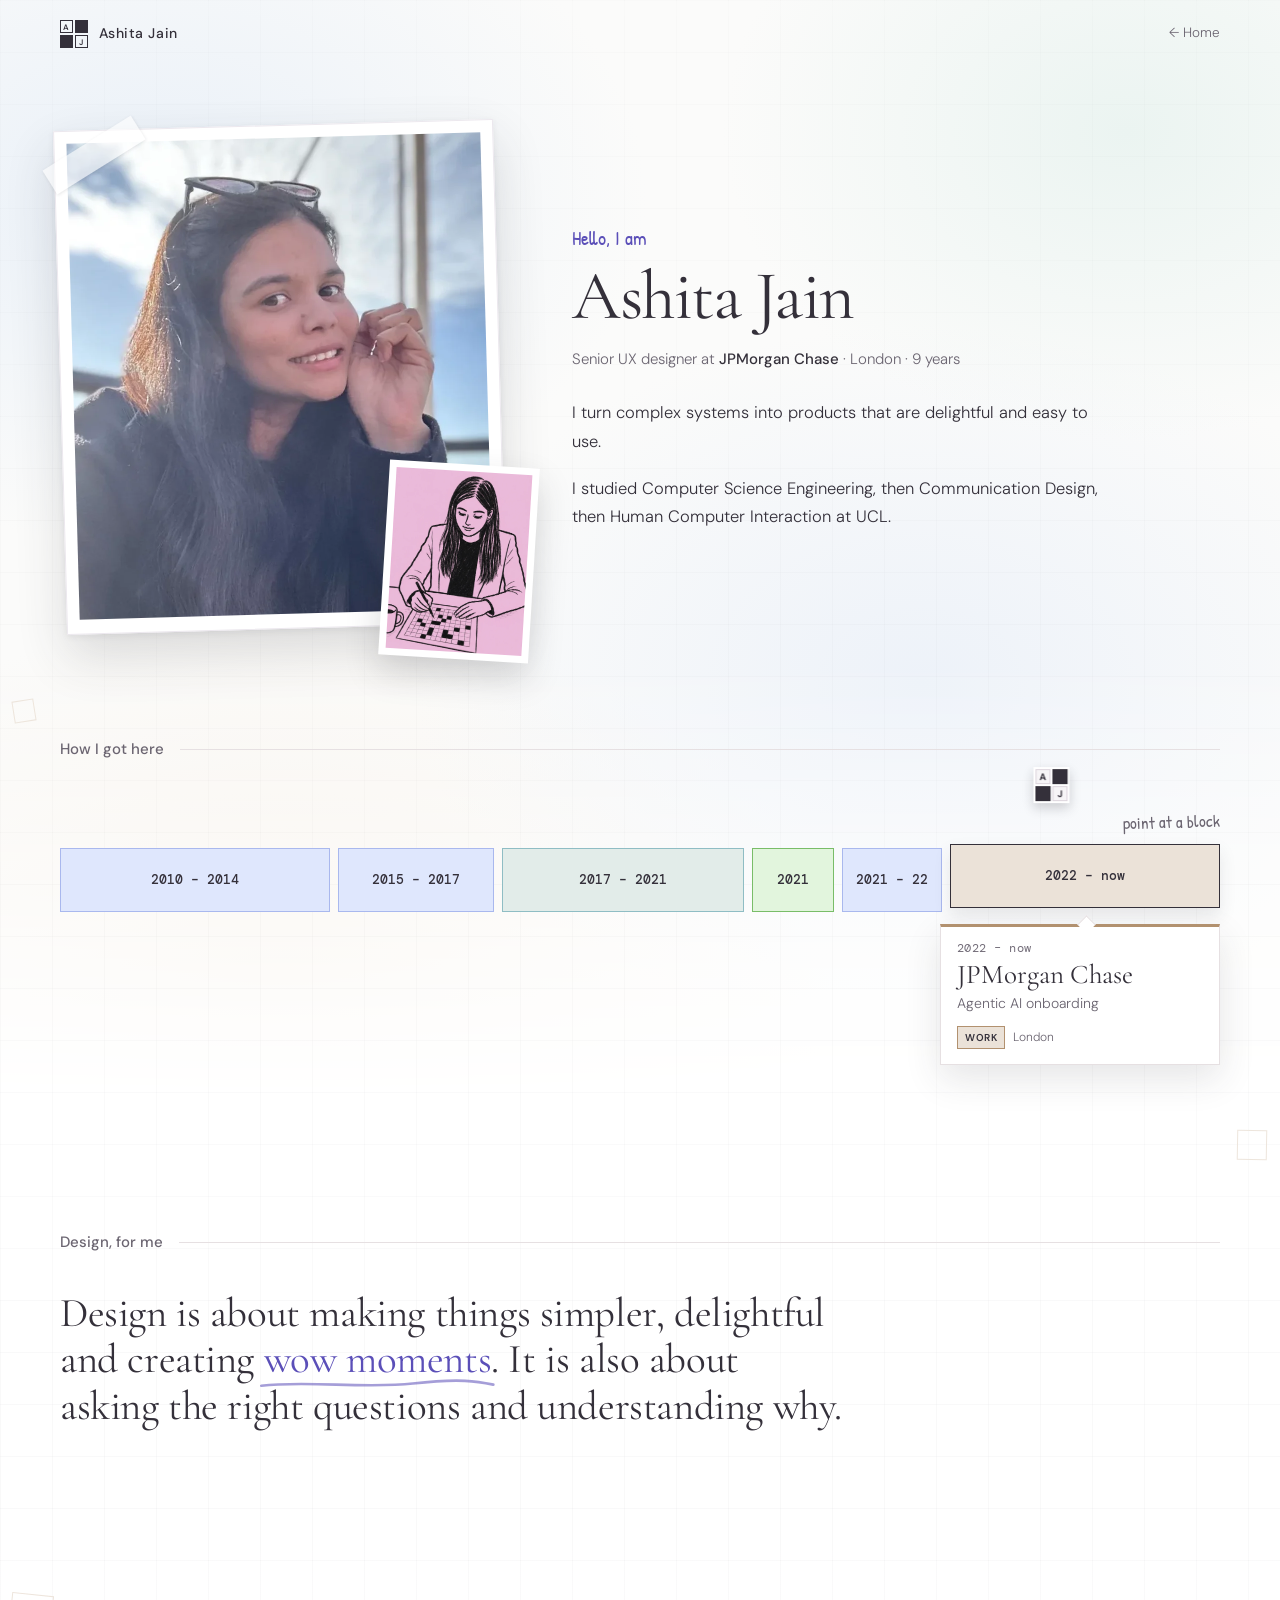
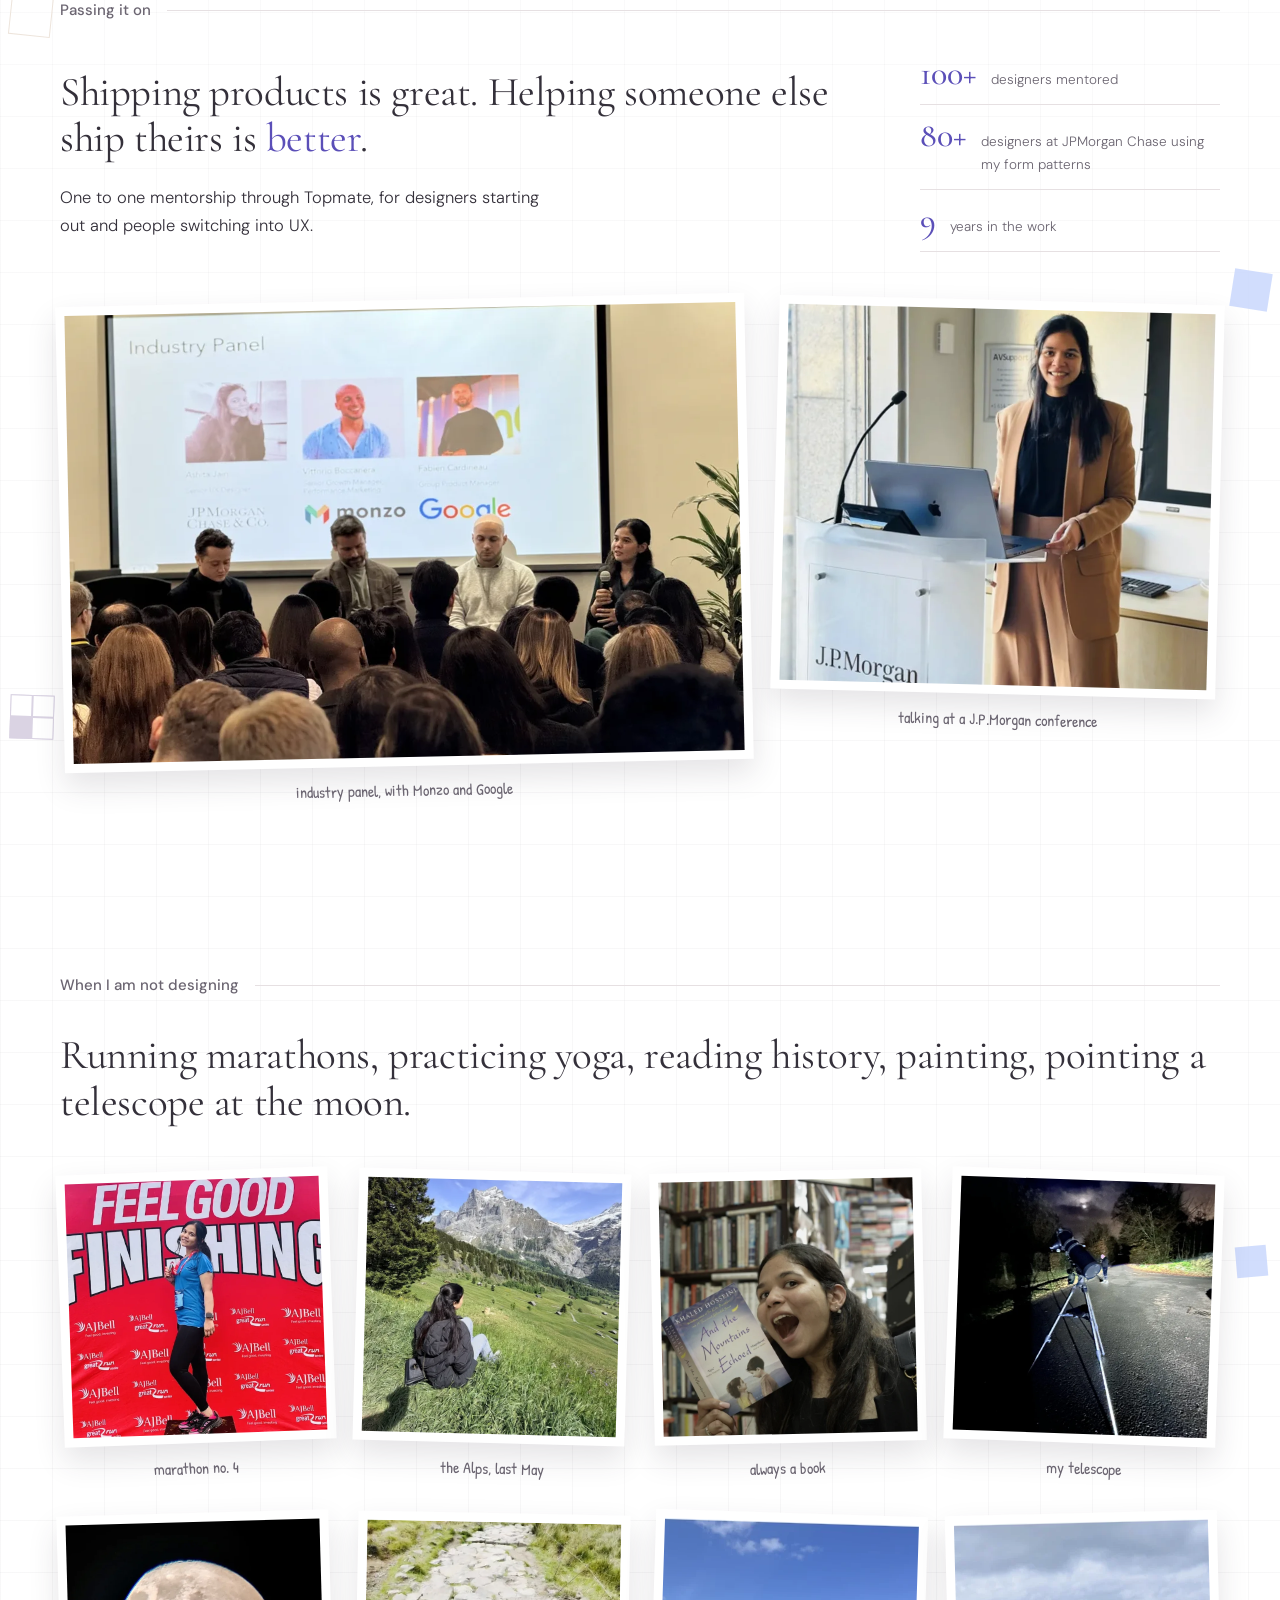
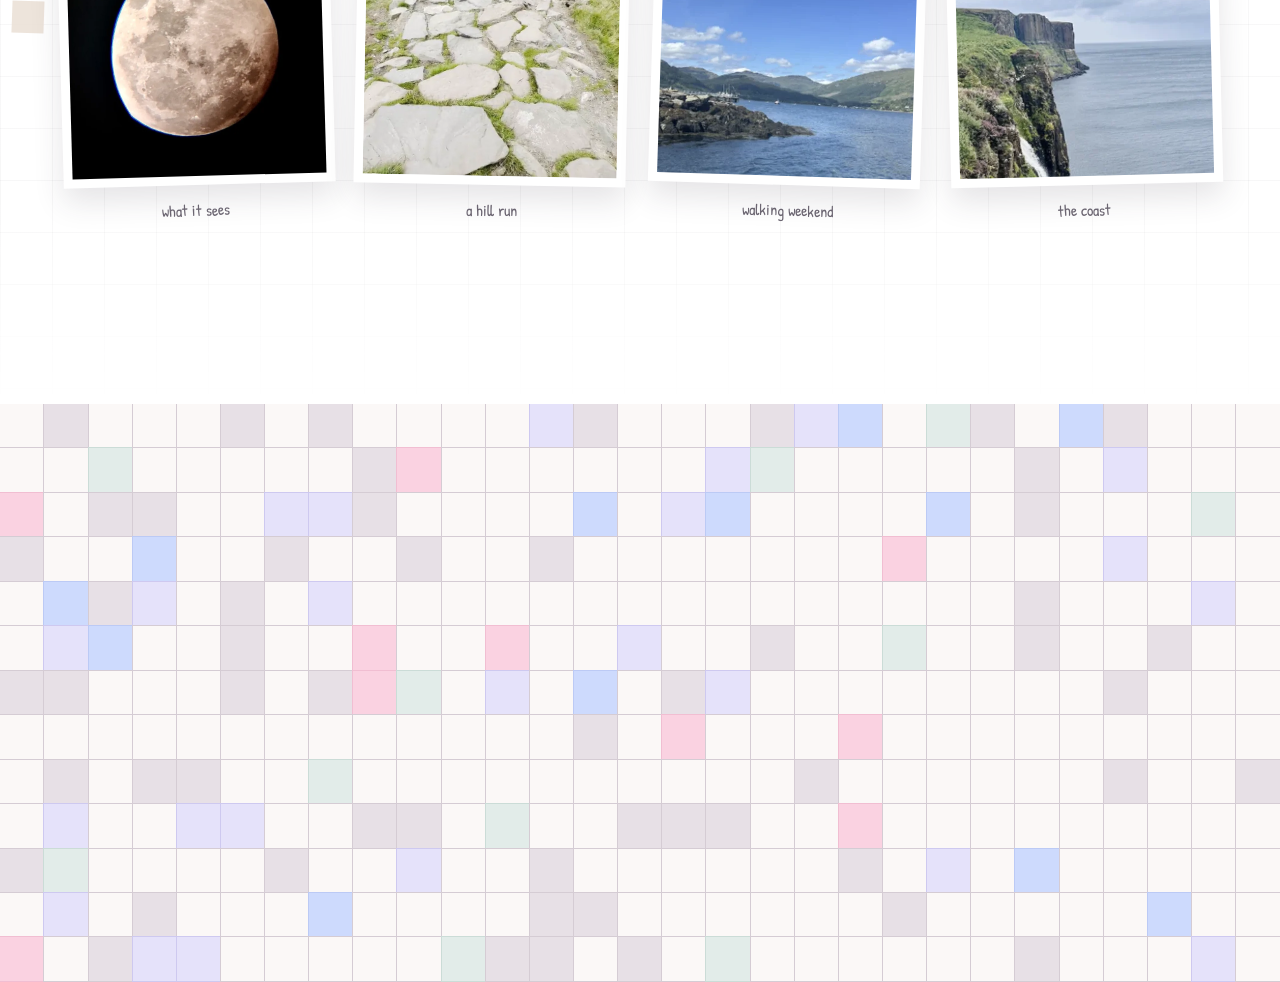
==== commit be775f09: "About: animated 'wow moments', and the home page's wash, grid and loose squares 'wow moments' gets a" ====
--- a/about.html
+++ b/about.html
@@ -31,11 +31,12 @@
   }
   * { box-sizing: border-box; }
   figure { margin: 0; }
-  html { -webkit-text-size-adjust: 100%; }
+  html { -webkit-text-size-adjust: 100%; background: var(--bg); }
   body {
     margin: 0;
     overflow-x: clip;
-    background: var(--bg);
+    position: relative;
+    background: transparent;
     color: var(--ink);
     font-family: 'DM Sans', system-ui, sans-serif;
     font-size: 15px;
@@ -44,15 +45,59 @@
     -webkit-font-smoothing: antialiased;
   }
   .wrap { width: min(1160px, 100% - 48px); margin-inline: auto; }
+  /* the same ground as the home page: a light wash at the top, a faint
+     crossword grid, and a few loose squares in the side margins */
+  .pagebg { position: absolute; left: 0; top: 0; width: 100%; z-index: -1; pointer-events: none; overflow: hidden; }
+  .pagebg > i { position: absolute; inset: 0; }
+  .pagebg .wash {
+    bottom: auto; height: 1100px;
+    background:
+      radial-gradient(55% 45% at 12% 18%, #e9f0f8 0%, rgba(233,240,248,0) 70%),
+      radial-gradient(45% 40% at 88% 12%, #ebf4f1 0%, rgba(235,244,241,0) 70%),
+      radial-gradient(55% 45% at 72% 62%, #edf2f9 0%, rgba(237,242,249,0) 72%),
+      radial-gradient(60% 45% at 22% 88%, #f7f1e9 0%, rgba(247,241,233,0) 72%),
+      #fbfbfa;
+    -webkit-mask-image: linear-gradient(to bottom, #000 60%, transparent);
+            mask-image: linear-gradient(to bottom, #000 60%, transparent);
+  }
+  .pagebg .grid {
+    background:
+      linear-gradient(rgba(52,48,58,.075) 1px, transparent 1px) 0 0 / 52px 52px,
+      linear-gradient(90deg, rgba(52,48,58,.075) 1px, transparent 1px) 0 0 / 52px 52px;
+  }
+  .pagebg .bits b { position: absolute; display: block; box-sizing: border-box; transform: rotate(var(--rot)); opacity: .9; }
+  .pagebg .bits .sq { border: 1.5px solid var(--sq-c); }
+  .pagebg .bits .fill { background: var(--sq-c); }
+  .pagebg .bits .grid2 { display: grid; grid-template-columns: repeat(2, 1fr); gap: 1.5px; background: var(--sq-c); border: 1.5px solid var(--sq-c); }
+  .pagebg .bits .grid2 i { background: #fff; }
+  .pagebg .bits .grid2 i:nth-child(3) { background: var(--sq-c); }
+
+  /* "wow moments": an underline draws itself, the letters hop, small squares pop out */
+  .wow { position: relative; display: inline-block; white-space: nowrap; color: var(--pur); cursor: default; }
+  .wow .ch { display: inline-block; }
+  .wow.go .ch { animation: wowHop .5s cubic-bezier(.3,1.6,.5,1) calc(var(--k) * 45ms) both; }
+  .wow svg { position: absolute; left: -2%; bottom: -.18em; width: 104%; height: .32em; overflow: visible; pointer-events: none; }
+  .wow svg path { fill: none; stroke: var(--pur); stroke-width: 2.4; stroke-linecap: round; stroke-dasharray: 260; stroke-dashoffset: 260; opacity: .55; }
+  .wow.drawn svg path { transition: stroke-dashoffset .8s cubic-bezier(.4,0,.2,1); stroke-dashoffset: 0; }
+  .wow .pop { position: absolute; left: 50%; top: 50%; width: 9px; height: 9px; border: 1.5px solid var(--pc); background: var(--pf, transparent); pointer-events: none;
+    animation: wowPop .9s cubic-bezier(.2,.8,.3,1) forwards; }
+  @keyframes wowHop { 0% { transform: none; } 40% { transform: translateY(-.22em) rotate(-4deg); } 100% { transform: none; } }
+  @keyframes wowPop { 0% { transform: translate(-50%, -50%) scale(.3) rotate(0); opacity: 0; } 20% { opacity: 1; }
+    100% { transform: translate(calc(-50% + var(--dx)), calc(-50% + var(--dy))) scale(1) rotate(var(--dr)); opacity: 0; } }
+  @media (prefers-reduced-motion: reduce) { .wow.go .ch, .wow .pop { animation: none; } .wow svg path { stroke-dashoffset: 0; } }
+
 
   /* ---- nav, the same chrome as the case studies ---- */
   nav {
     position: sticky; top: 0; z-index: 50;
     display: flex; justify-content: space-between; align-items: center;
     padding-block: 20px;
-    background: color-mix(in srgb, var(--bg) 94%, transparent);
     border-bottom: 1px solid transparent;
   }
+  /* see-through over the wash at the top; a full-width white bar once the page moves */
+  nav::before { content: ""; position: absolute; top: 0; bottom: 0; left: calc(50% - 50vw); right: calc(50% - 50vw); z-index: -1;
+    background: color-mix(in srgb, var(--bg) 94%, transparent); opacity: 0; transition: opacity .3s ease; }
+  nav.stuck::before { opacity: 1; }
   nav.stuck { border-bottom-color: var(--rule); }
   .nav-brand {
     display: inline-flex; align-items: center; gap: 11px;
@@ -526,7 +571,7 @@
 
   <section id="design">
     <p class="kicker">Design, for me</p>
-    <h2 class="belief-line">Design is about making things simpler, delightful and creating wow moments. It is also about asking the right questions and understanding why.</h2>
+    <h2 class="belief-line">Design is about making things simpler, delightful and creating <span class="wow">wow moments</span>. It is also about asking the right questions and understanding why.</h2>
 
   </section>
 
@@ -785,6 +830,76 @@
 })();
 
 
+// The same ground as the home page: wash, grid, and loose squares in the margins.
+(() => {
+  const bg = document.createElement('div');
+  bg.className = 'pagebg'; bg.setAttribute('aria-hidden', 'true');
+  bg.innerHTML = '<i class="wash"></i><i class="grid"></i><div class="bits"></div>';
+  document.body.prepend(bg);
+  const grid = bg.querySelector('.grid'), bits = bg.querySelector('.bits');
+  const COLS = ['#cddafd', '#bee1e6', '#e2ece9', '#ebe2d8', '#d6cfe0'], KINDS = ['sq', 'fill', 'grid2', 'sq'];
+  const layout = () => {
+    bg.style.height = '0px';
+    const H = document.documentElement.scrollHeight, W = document.documentElement.clientWidth;
+    bg.style.height = H + 'px';
+    const ftr = document.querySelector('.ftr'), f = ftr ? ftr.getBoundingClientRect().top + scrollY : H;
+    // grid: barely there at the top, a little stronger lower down, gone into the footer
+    grid.style.webkitMaskImage = grid.style.maskImage = 'linear-gradient(to bottom, rgba(0,0,0,.18) 0px, rgba(0,0,0,.45) ' + Math.round(f * 0.6) + 'px, rgba(0,0,0,.5) ' + Math.round(f - 200) + 'px, transparent ' + Math.round(f) + 'px)';
+    // loose squares only where there is a margin wide enough
+    bits.innerHTML = '';
+    const wrap = document.querySelector('main .wrap, main section') || document.querySelector('main');
+    const r = wrap.getBoundingClientRect(), gutL = r.left - 16, gutR = W - r.right - 16;
+    if (gutL < 44 && gutR < 44) return;
+    let seed = 7, y = 700, left = true;
+    const rnd = () => (seed = (seed * 16807) % 2147483647) / 2147483647;
+    while (y < f - 200) {
+      const side = (left ? gutL : gutR) >= 44 ? left : !left, gut = side ? gutL : gutR, size = Math.round(22 + rnd() * Math.min(40, gut - 20));
+      const b = document.createElement('b'), kind = KINDS[Math.floor(rnd() * KINDS.length)];
+      b.className = kind;
+      if (kind === 'grid2') b.innerHTML = '<i></i><i></i><i></i><i></i>';
+      b.style.cssText = 'width:' + size + 'px;height:' + size + 'px;top:' + Math.round(y) + 'px;' + (side ? 'left:' : 'right:') + Math.round(10 + rnd() * Math.max(0, gut - size - 10)) + 'px;--rot:' + Math.round(rnd() * 30 - 15) + 'deg;--sq-c:' + COLS[Math.floor(rnd() * COLS.length)];
+      bits.appendChild(b);
+      y += 260 + rnd() * 320; left = !left;
+    }
+  };
+  layout();
+  addEventListener('load', layout);
+  let t = 0; addEventListener('resize', () => { clearTimeout(t); t = setTimeout(layout, 150); });
+})();
+
+// "wow moments": the letters hop and a few squares pop out, once when it comes into view and again on hover.
+(() => {
+  const w = document.querySelector('.wow');
+  if (!w) return;
+  const text = w.textContent;
+  w.setAttribute('aria-label', text);
+  w.innerHTML = [...text].map((ch, k) => '<span class="ch" aria-hidden="true" style="--k:' + k + '">' + (ch === ' ' ? '&nbsp;' : ch) + '</span>').join('')
+    + '<svg viewBox="0 0 200 12" preserveAspectRatio="none" aria-hidden="true"><path d="M2 8 C 40 3, 90 11, 130 6 S 185 4, 198 7"/></svg>';
+  const reduced = matchMedia('(prefers-reduced-motion: reduce)').matches;
+  const COL = ['#5b4fb8', '#8fbdc4', '#b2916f', '#a9b8ee', '#79bd68'];
+  let busy = false;
+  const play = () => {
+    w.classList.add('drawn');
+    if (reduced || busy) return;
+    busy = true;
+    w.classList.remove('go'); void w.offsetWidth; w.classList.add('go');
+    for (let k = 0; k < 9; k++) {
+      const p = document.createElement('i'), a = (k / 9) * Math.PI * 2 + Math.random() * .5, d = 60 + Math.random() * 50, c = COL[k % COL.length];
+      p.className = 'pop';
+      p.style.cssText = '--dx:' + (Math.cos(a) * d).toFixed(0) + 'px;--dy:' + (Math.sin(a) * d * .7).toFixed(0) + 'px;--dr:' + Math.round(Math.random() * 120 - 60) + 'deg;--pc:' + c + ';' + (k % 3 === 0 ? '--pf:' + c + ';' : '') + 'animation-delay:' + (k * 25) + 'ms';
+      w.appendChild(p);
+      setTimeout(() => p.remove(), 1200);
+    }
+    setTimeout(() => { busy = false; }, 1000);
+  };
+  w.addEventListener('mouseenter', play);
+  w.addEventListener('click', play);
+  if ('IntersectionObserver' in window) {
+    const io = new IntersectionObserver(es => { if (es.some(e => e.isIntersecting)) { io.disconnect(); setTimeout(play, 300); } }, { threshold: 1 });
+    io.observe(w);
+  } else play();
+})();
+
 document.getElementById('ftrUp')?.addEventListener('click', e => { e.preventDefault(); scrollTo({ top: 0, behavior: 'smooth' }); });
 
 // The email button: open the mail app, and always leave the address behind.
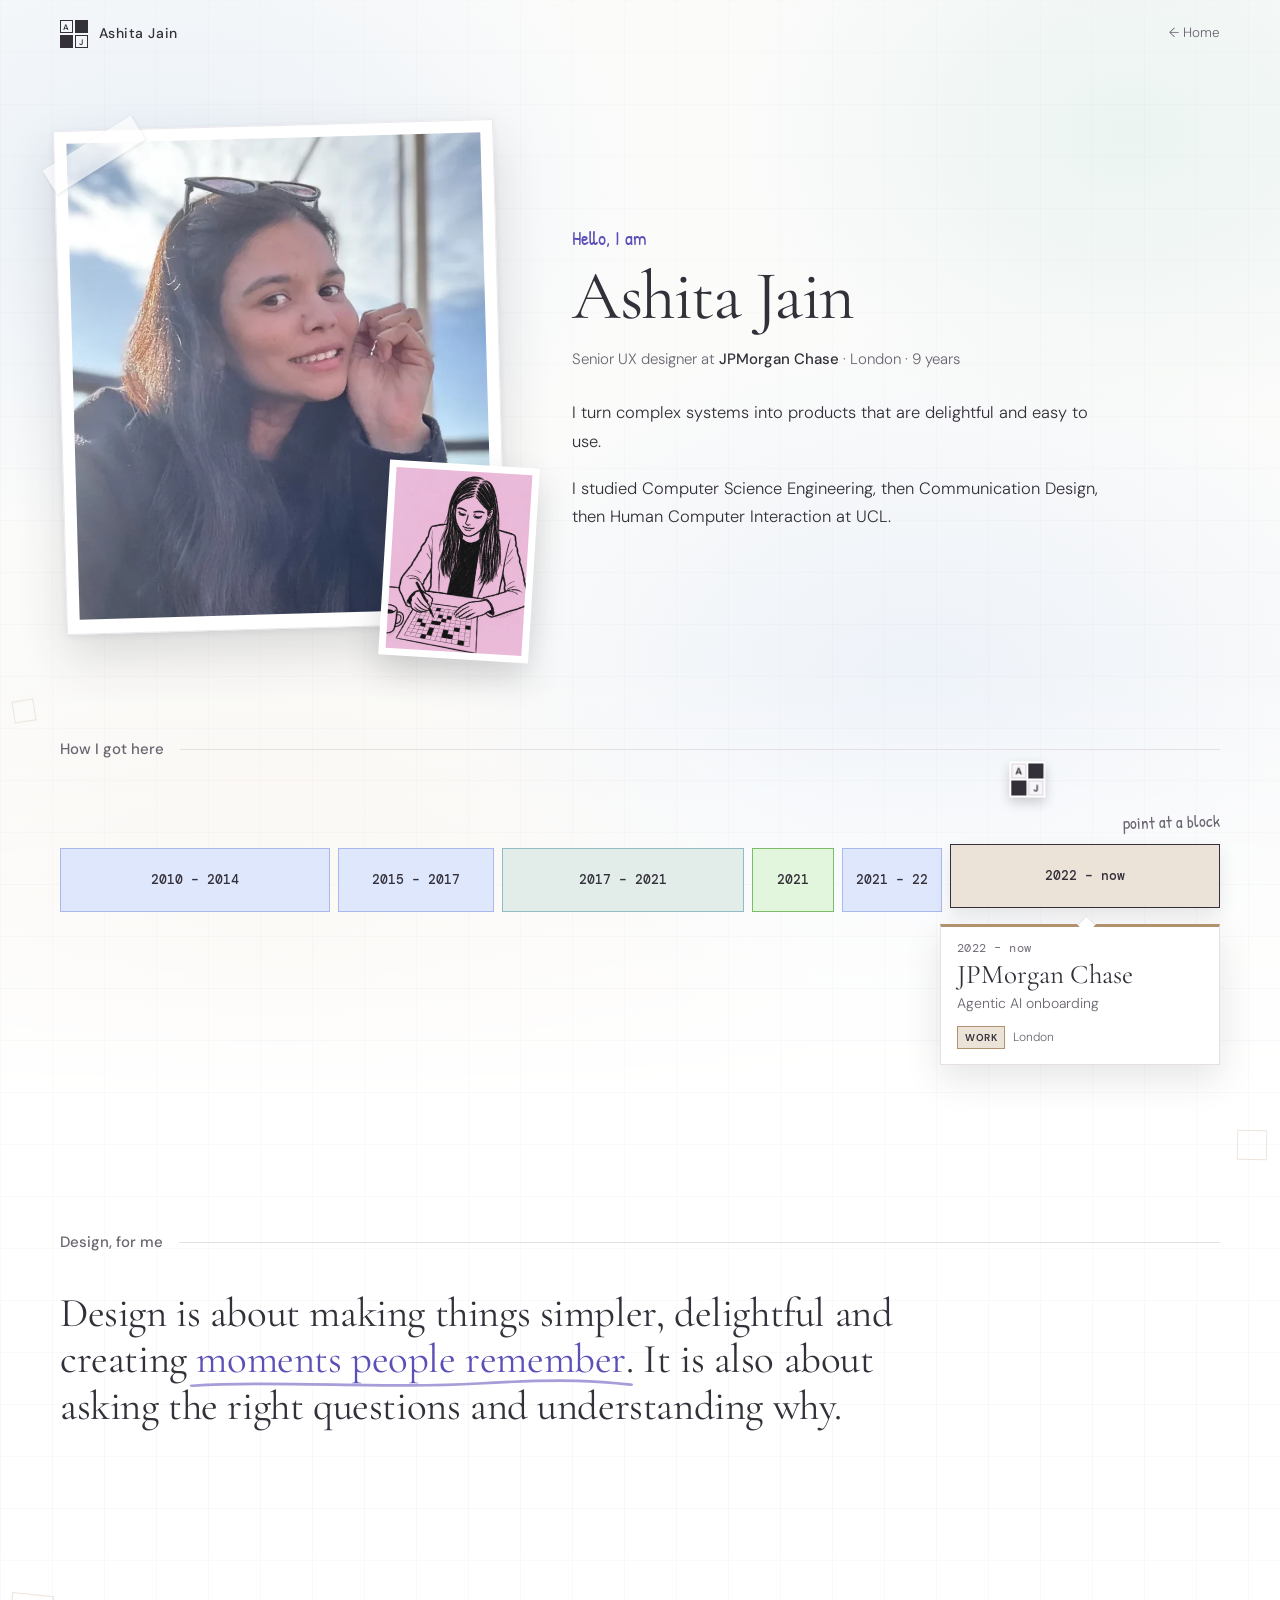
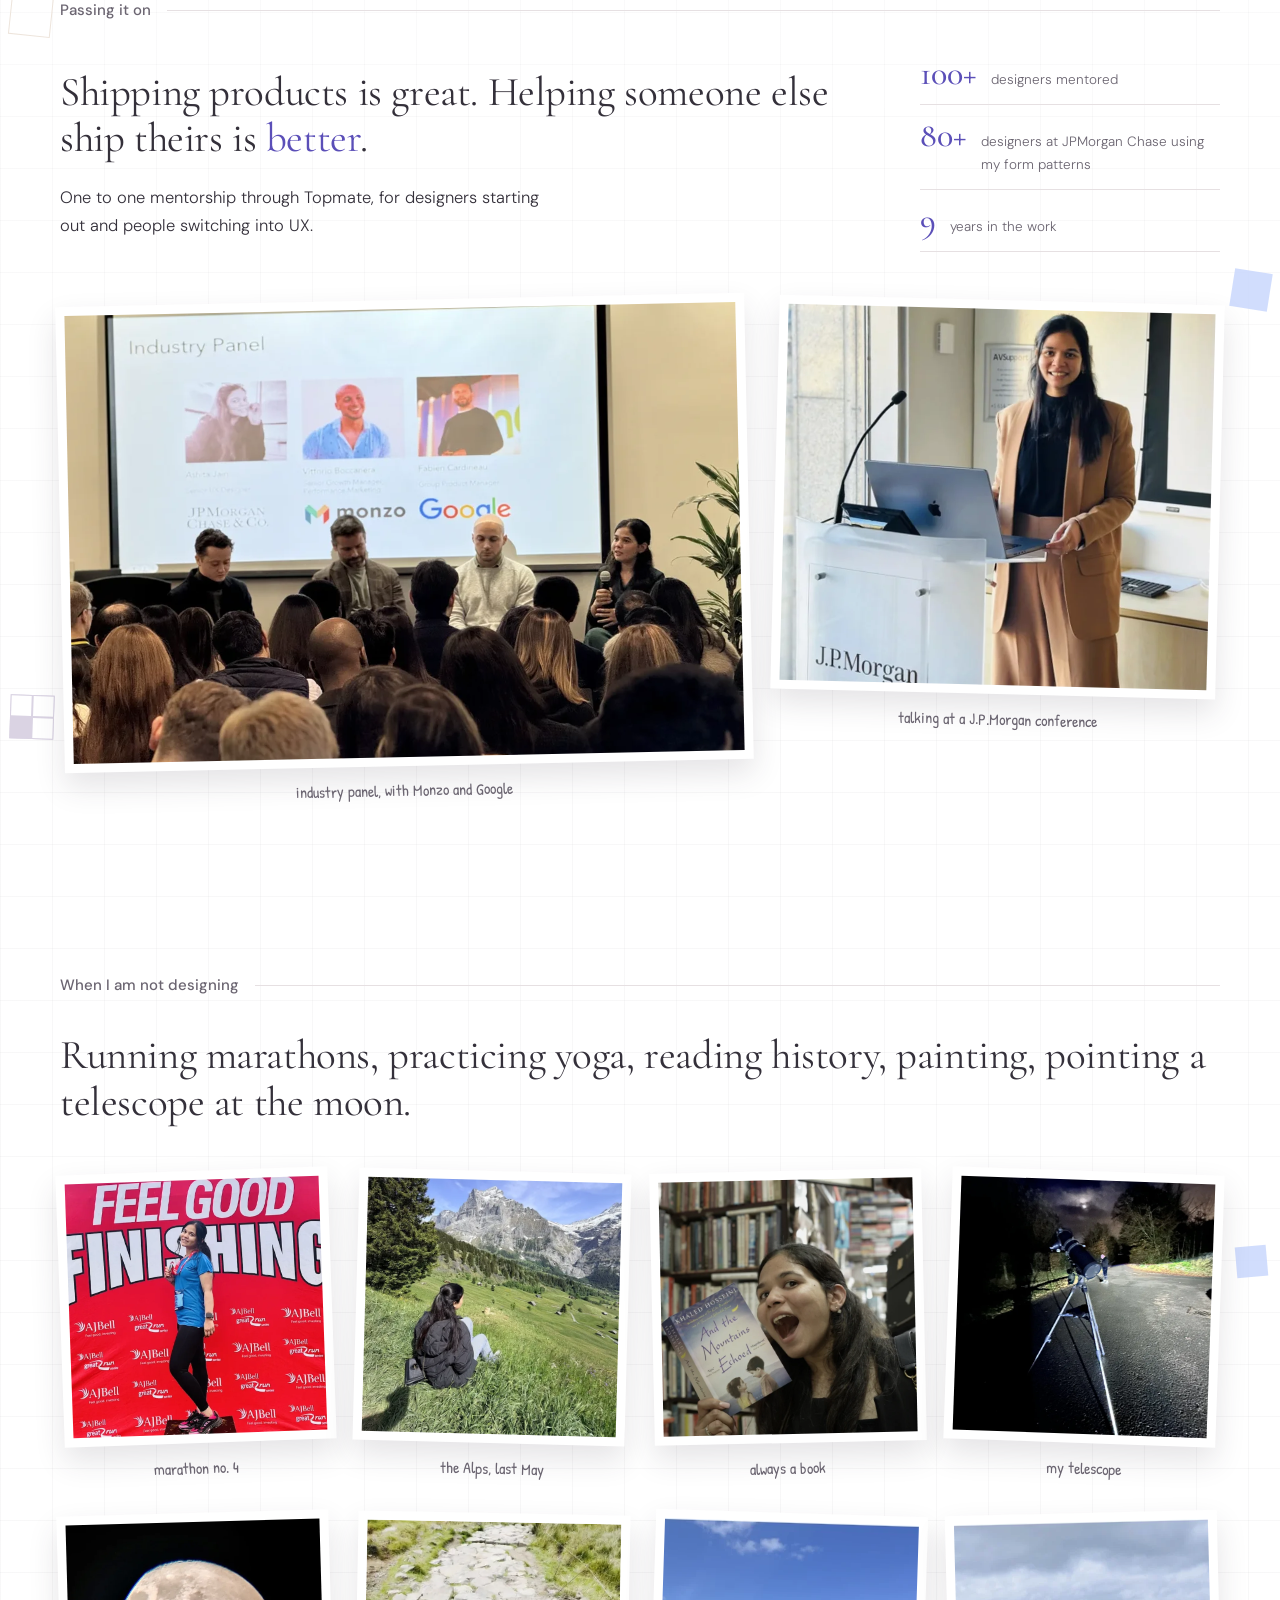
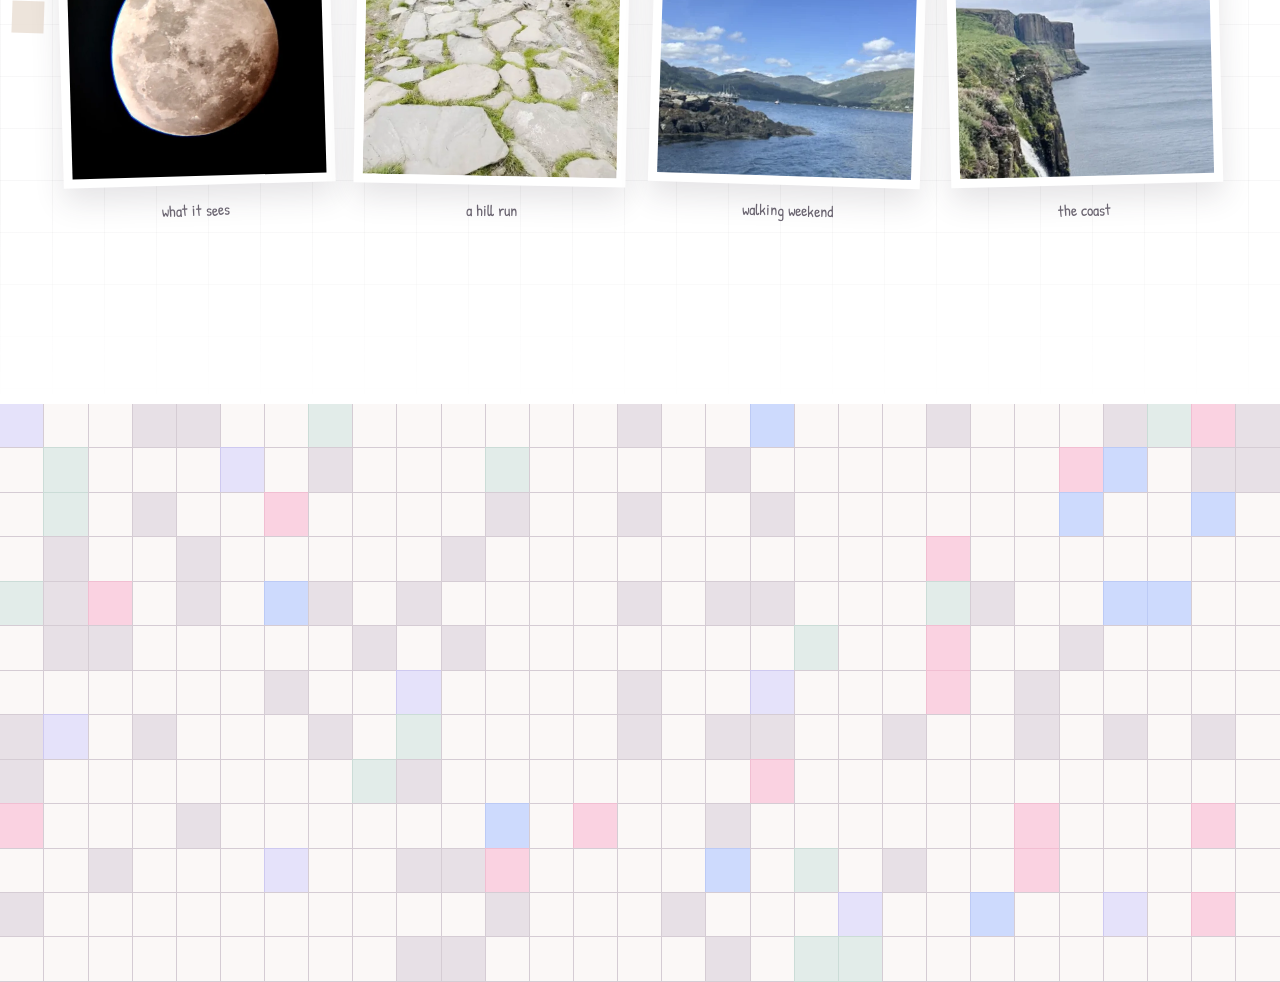
==== commit 892177ca: "About: 'wow moments' becomes 'moments people remember'; wraps cleanly on phones Co-Authored-By: Clau" ====
--- a/about.html
+++ b/about.html
@@ -72,7 +72,7 @@
   .pagebg .bits .grid2 i { background: #fff; }
   .pagebg .bits .grid2 i:nth-child(3) { background: var(--sq-c); }
 
-  /* "wow moments": an underline draws itself, the letters hop, small squares pop out */
+  /* "moments people remember": an underline draws itself, the letters hop, small squares pop out */
   .wow { position: relative; display: inline-block; white-space: nowrap; color: var(--pur); cursor: default; }
   .wow .ch { display: inline-block; }
   .wow.go .ch { animation: wowHop .5s cubic-bezier(.3,1.6,.5,1) calc(var(--k) * 45ms) both; }
@@ -84,6 +84,13 @@
   @keyframes wowHop { 0% { transform: none; } 40% { transform: translateY(-.22em) rotate(-4deg); } 100% { transform: none; } }
   @keyframes wowPop { 0% { transform: translate(-50%, -50%) scale(.3) rotate(0); opacity: 0; } 20% { opacity: 1; }
     100% { transform: translate(calc(-50% + var(--dx)), calc(-50% + var(--dy))) scale(1) rotate(var(--dr)); opacity: 0; } }
+  /* on narrow screens the phrase wraps like normal text, with a plain underline */
+  @media (max-width: 700px) {
+    .wow { display: inline; white-space: normal; text-decoration: underline; text-decoration-color: color-mix(in srgb, var(--pur) 45%, transparent); text-decoration-thickness: 2px; text-underline-offset: .18em; }
+    .wow svg { display: none; }
+    .wow .ch { display: inline; }
+    .wow.go .ch { animation: none; }
+  }
   @media (prefers-reduced-motion: reduce) { .wow.go .ch, .wow .pop { animation: none; } .wow svg path { stroke-dashoffset: 0; } }
 
 
@@ -571,7 +578,7 @@
 
   <section id="design">
     <p class="kicker">Design, for me</p>
-    <h2 class="belief-line">Design is about making things simpler, delightful and creating <span class="wow">wow moments</span>. It is also about asking the right questions and understanding why.</h2>
+    <h2 class="belief-line">Design is about making things simpler, delightful and creating <span class="wow">moments people remember</span>. It is also about asking the right questions and understanding why.</h2>
 
   </section>
 
@@ -867,13 +874,15 @@
   let t = 0; addEventListener('resize', () => { clearTimeout(t); t = setTimeout(layout, 150); });
 })();
 
-// "wow moments": the letters hop and a few squares pop out, once when it comes into view and again on hover.
+// "moments people remember": the letters hop and a few squares pop out, once when it comes into view and again on hover.
 (() => {
   const w = document.querySelector('.wow');
   if (!w) return;
   const text = w.textContent;
   w.setAttribute('aria-label', text);
-  w.innerHTML = [...text].map((ch, k) => '<span class="ch" aria-hidden="true" style="--k:' + k + '">' + (ch === ' ' ? '&nbsp;' : ch) + '</span>').join('')
+  // letters grouped by word, so a line only ever breaks between words
+  let k = 0;
+  w.innerHTML = text.split(' ').map(word => '<span style="white-space:nowrap">' + [...word].map(ch => '<span class="ch" aria-hidden="true" style="--k:' + (k++) + '">' + ch + '</span>').join('') + '</span>').join(' ')
     + '<svg viewBox="0 0 200 12" preserveAspectRatio="none" aria-hidden="true"><path d="M2 8 C 40 3, 90 11, 130 6 S 185 4, 198 7"/></svg>';
   const reduced = matchMedia('(prefers-reduced-motion: reduce)').matches;
   const COL = ['#5b4fb8', '#8fbdc4', '#b2916f', '#a9b8ee', '#79bd68'];
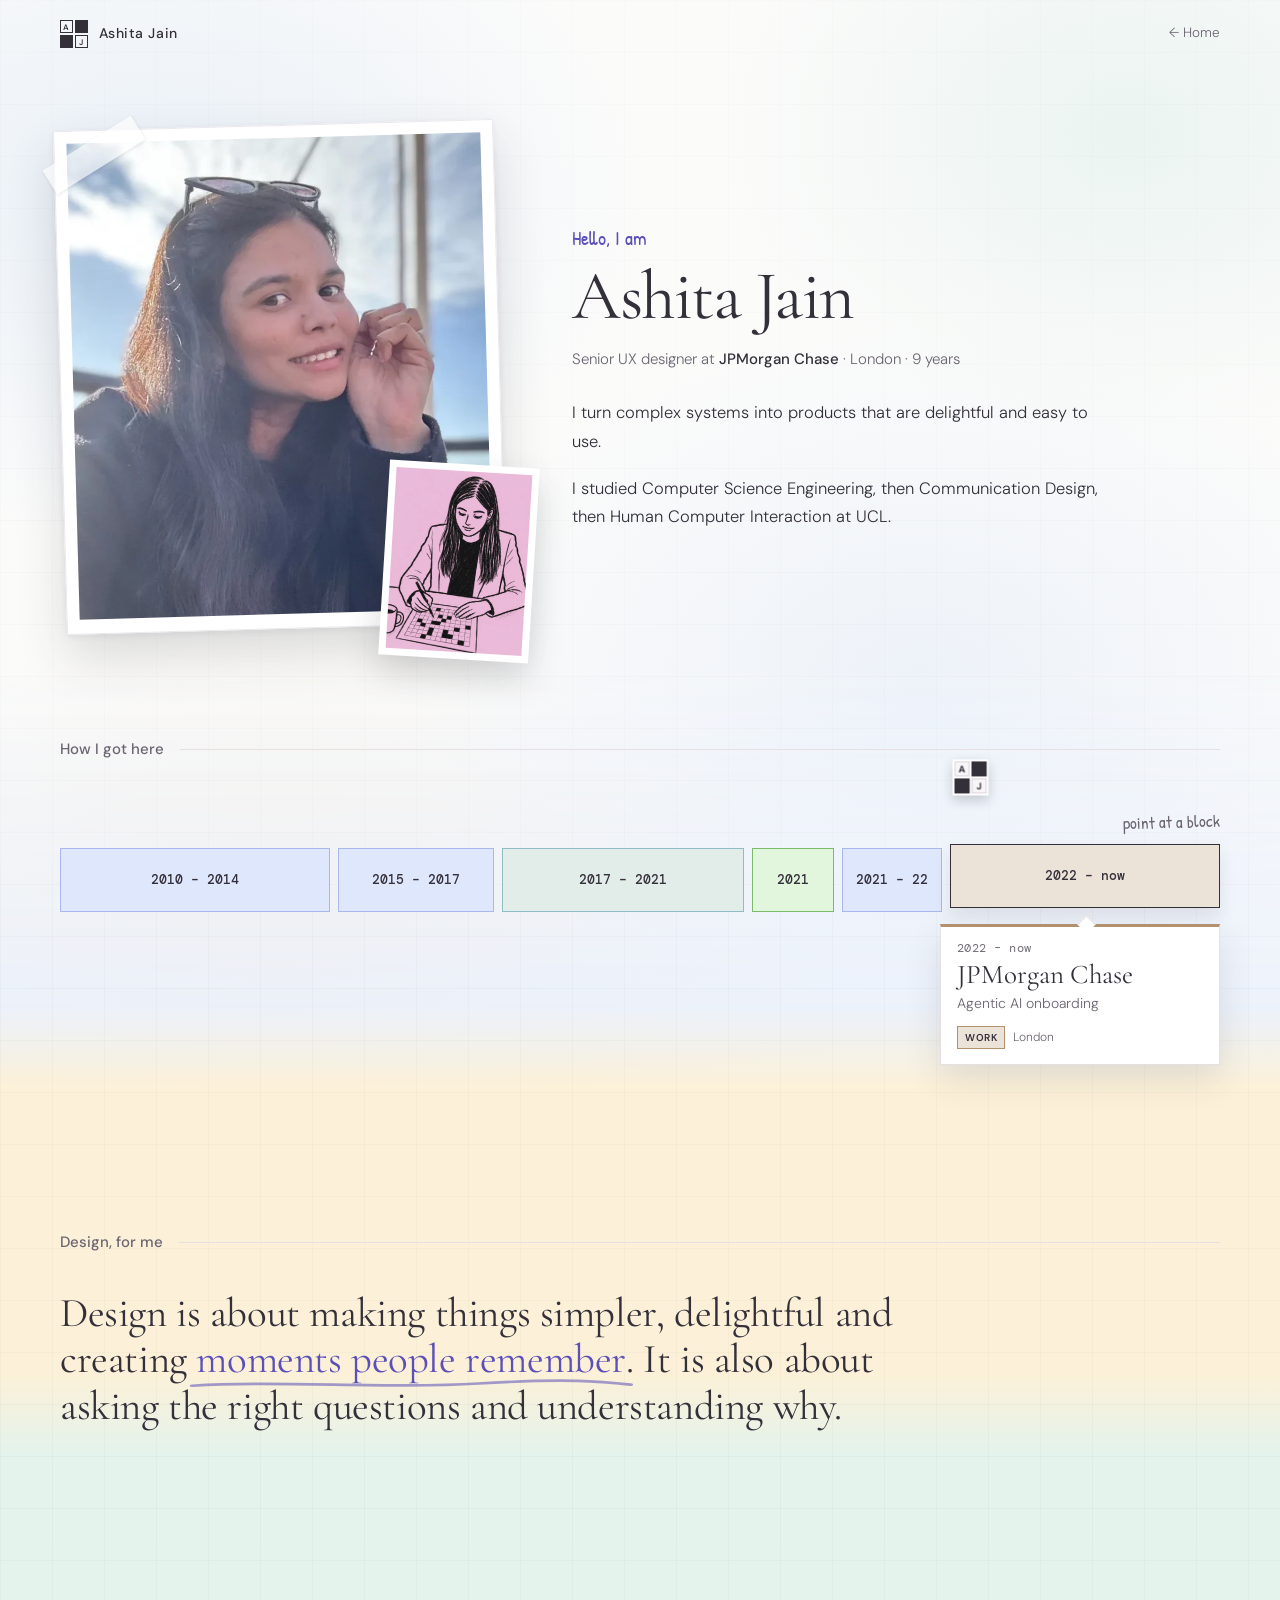
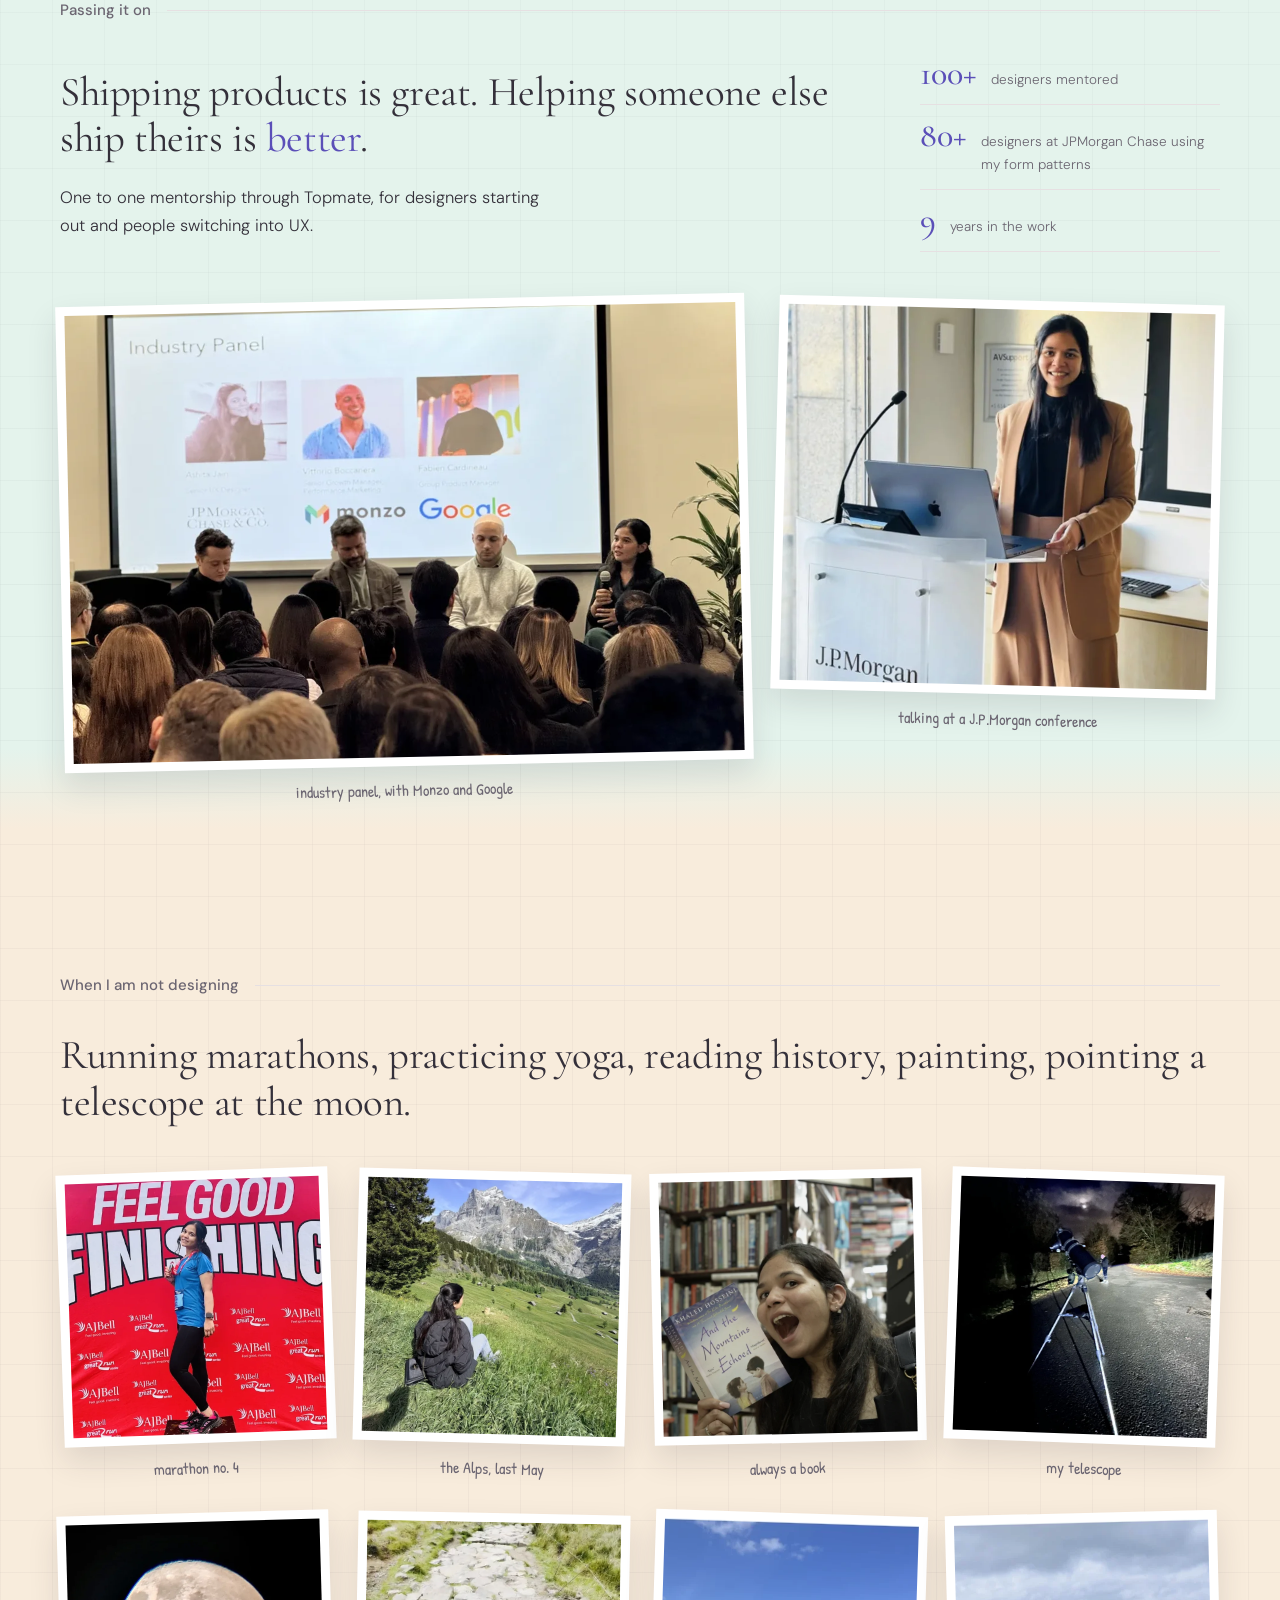
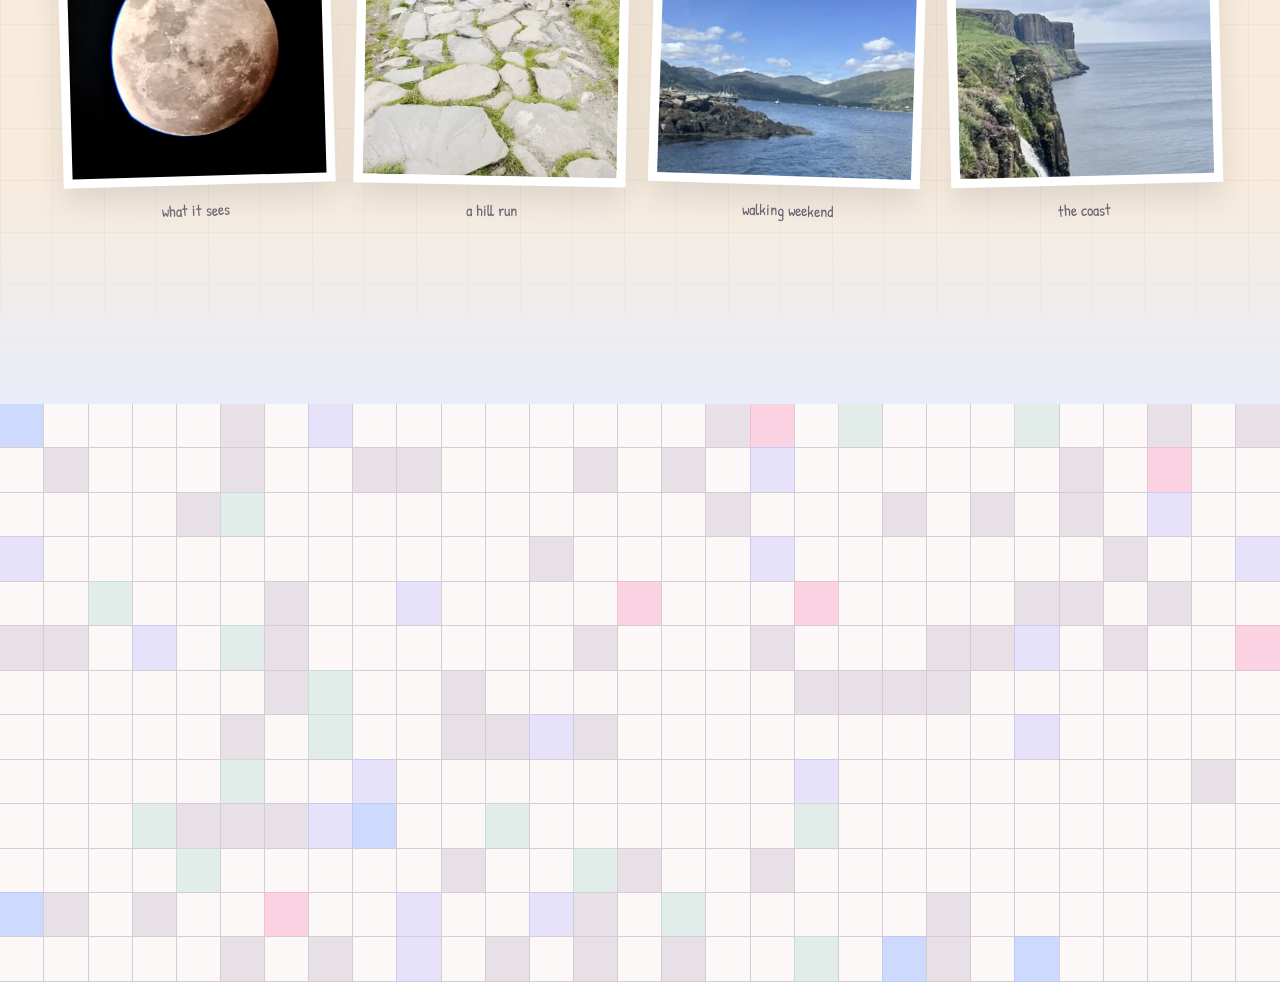
==== commit ef678e9d: "About: each section has its own soft colour, blending as you scroll; margin squares pop in and drift" ====
--- a/about.html
+++ b/about.html
@@ -50,7 +50,7 @@
   .pagebg { position: absolute; left: 0; top: 0; width: 100%; z-index: -1; pointer-events: none; overflow: hidden; }
   .pagebg > i { position: absolute; inset: 0; }
   .pagebg .wash {
-    bottom: auto; height: 1100px;
+    bottom: auto; height: 1100px; background-color: transparent;
     background:
       radial-gradient(55% 45% at 12% 18%, #e9f0f8 0%, rgba(233,240,248,0) 70%),
       radial-gradient(45% 40% at 88% 12%, #ebf4f1 0%, rgba(235,244,241,0) 70%),
@@ -65,7 +65,8 @@
       linear-gradient(rgba(52,48,58,.075) 1px, transparent 1px) 0 0 / 52px 52px,
       linear-gradient(90deg, rgba(52,48,58,.075) 1px, transparent 1px) 0 0 / 52px 52px;
   }
-  .pagebg .bits b { position: absolute; display: block; box-sizing: border-box; transform: rotate(var(--rot)); opacity: .9; }
+  .pagebg .bits b { position: absolute; display: block; box-sizing: border-box; opacity: 0; transform: rotate(var(--rot)) scale(.4); transition: transform .6s cubic-bezier(.3,1.5,.5,1), opacity .4s ease; will-change: translate; }
+  .pagebg .bits b.on { opacity: .9; transform: rotate(var(--rot)); }
   .pagebg .bits .sq { border: 1.5px solid var(--sq-c); }
   .pagebg .bits .fill { background: var(--sq-c); }
   .pagebg .bits .grid2 { display: grid; grid-template-columns: repeat(2, 1fr); gap: 1.5px; background: var(--sq-c); border: 1.5px solid var(--sq-c); }
@@ -841,15 +842,27 @@
 (() => {
   const bg = document.createElement('div');
   bg.className = 'pagebg'; bg.setAttribute('aria-hidden', 'true');
-  bg.innerHTML = '<i class="wash"></i><i class="grid"></i><div class="bits"></div>';
+  bg.innerHTML = '<i class="tint"></i><i class="wash"></i><i class="grid"></i><div class="bits"></div>';
   document.body.prepend(bg);
-  const grid = bg.querySelector('.grid'), bits = bg.querySelector('.bits');
+  const tint = bg.querySelector('.tint'), grid = bg.querySelector('.grid'), bits = bg.querySelector('.bits');
+  // each section has its own soft colour; the page blends from one to the next as you scroll
+  const TINT = { route: '#e9f0fc', design: '#fcf1d8', mentoring: '#e4f3ec', offclock: '#f8ecdc' };
+  const top = el => el.getBoundingClientRect().top + scrollY;
   const COLS = ['#cddafd', '#bee1e6', '#e2ece9', '#ebe2d8', '#d6cfe0'], KINDS = ['sq', 'fill', 'grid2', 'sq'];
   const layout = () => {
     bg.style.height = '0px';
     const H = document.documentElement.scrollHeight, W = document.documentElement.clientWidth;
     bg.style.height = H + 'px';
     const ftr = document.querySelector('.ftr'), f = ftr ? ftr.getBoundingClientRect().top + scrollY : H;
+    const vh = innerHeight, st = ['#fbfbfa 0px'];
+    Object.entries(TINT).forEach(([id, c]) => {
+      const sec = document.getElementById(id);
+      if (!sec) return;
+      const a = top(sec), b = a + sec.offsetHeight;
+      st.push(c + ' ' + Math.round(a - 60) + 'px', c + ' ' + Math.round(Math.max(a + 120, b - 140)) + 'px');
+    });
+    st.push('#e9edf9 ' + Math.round(f) + 'px', '#e9edf9 ' + H + 'px');
+    tint.style.background = 'linear-gradient(to bottom, ' + st.join(', ') + ')';
     // grid: barely there at the top, a little stronger lower down, gone into the footer
     grid.style.webkitMaskImage = grid.style.maskImage = 'linear-gradient(to bottom, rgba(0,0,0,.18) 0px, rgba(0,0,0,.45) ' + Math.round(f * 0.6) + 'px, rgba(0,0,0,.5) ' + Math.round(f - 200) + 'px, transparent ' + Math.round(f) + 'px)';
     // loose squares only where there is a margin wide enough
@@ -865,10 +878,29 @@
       b.className = kind;
       if (kind === 'grid2') b.innerHTML = '<i></i><i></i><i></i><i></i>';
       b.style.cssText = 'width:' + size + 'px;height:' + size + 'px;top:' + Math.round(y) + 'px;' + (side ? 'left:' : 'right:') + Math.round(10 + rnd() * Math.max(0, gut - size - 10)) + 'px;--rot:' + Math.round(rnd() * 30 - 15) + 'deg;--sq-c:' + COLS[Math.floor(rnd() * COLS.length)];
+      b.dataset.s = (0.12 + rnd() * 0.22).toFixed(2) * (rnd() < .5 ? -1 : 1);
       bits.appendChild(b);
       y += 260 + rnd() * 320; left = !left;
     }
-  };
+    watch();
+  };
+  // the squares pop in as you reach them, then drift at their own speed while you scroll
+  const still = matchMedia('(prefers-reduced-motion: reduce)').matches;
+  let io = null, raf = 0;
+  const watch = () => {
+    if (io) io.disconnect();
+    const list = [...bits.children];
+    if (still || !('IntersectionObserver' in window)) { list.forEach(b => b.classList.add('on')); return; }
+    io = new IntersectionObserver(es => es.forEach(e => { if (e.isIntersecting) e.target.classList.add('on'); }), { rootMargin: '0px 0px -10% 0px' });
+    list.forEach(b => io.observe(b));
+    drift();
+  };
+  const drift = () => {
+    if (still) return;
+    const y = scrollY;
+    for (const b of bits.children) b.style.translate = '0 ' + (y * +b.dataset.s).toFixed(1) + 'px';
+  };
+  addEventListener('scroll', () => { if (!raf) raf = requestAnimationFrame(() => { raf = 0; drift(); }); }, { passive: true });
   layout();
   addEventListener('load', layout);
   let t = 0; addEventListener('resize', () => { clearTimeout(t); t = setTimeout(layout, 150); });
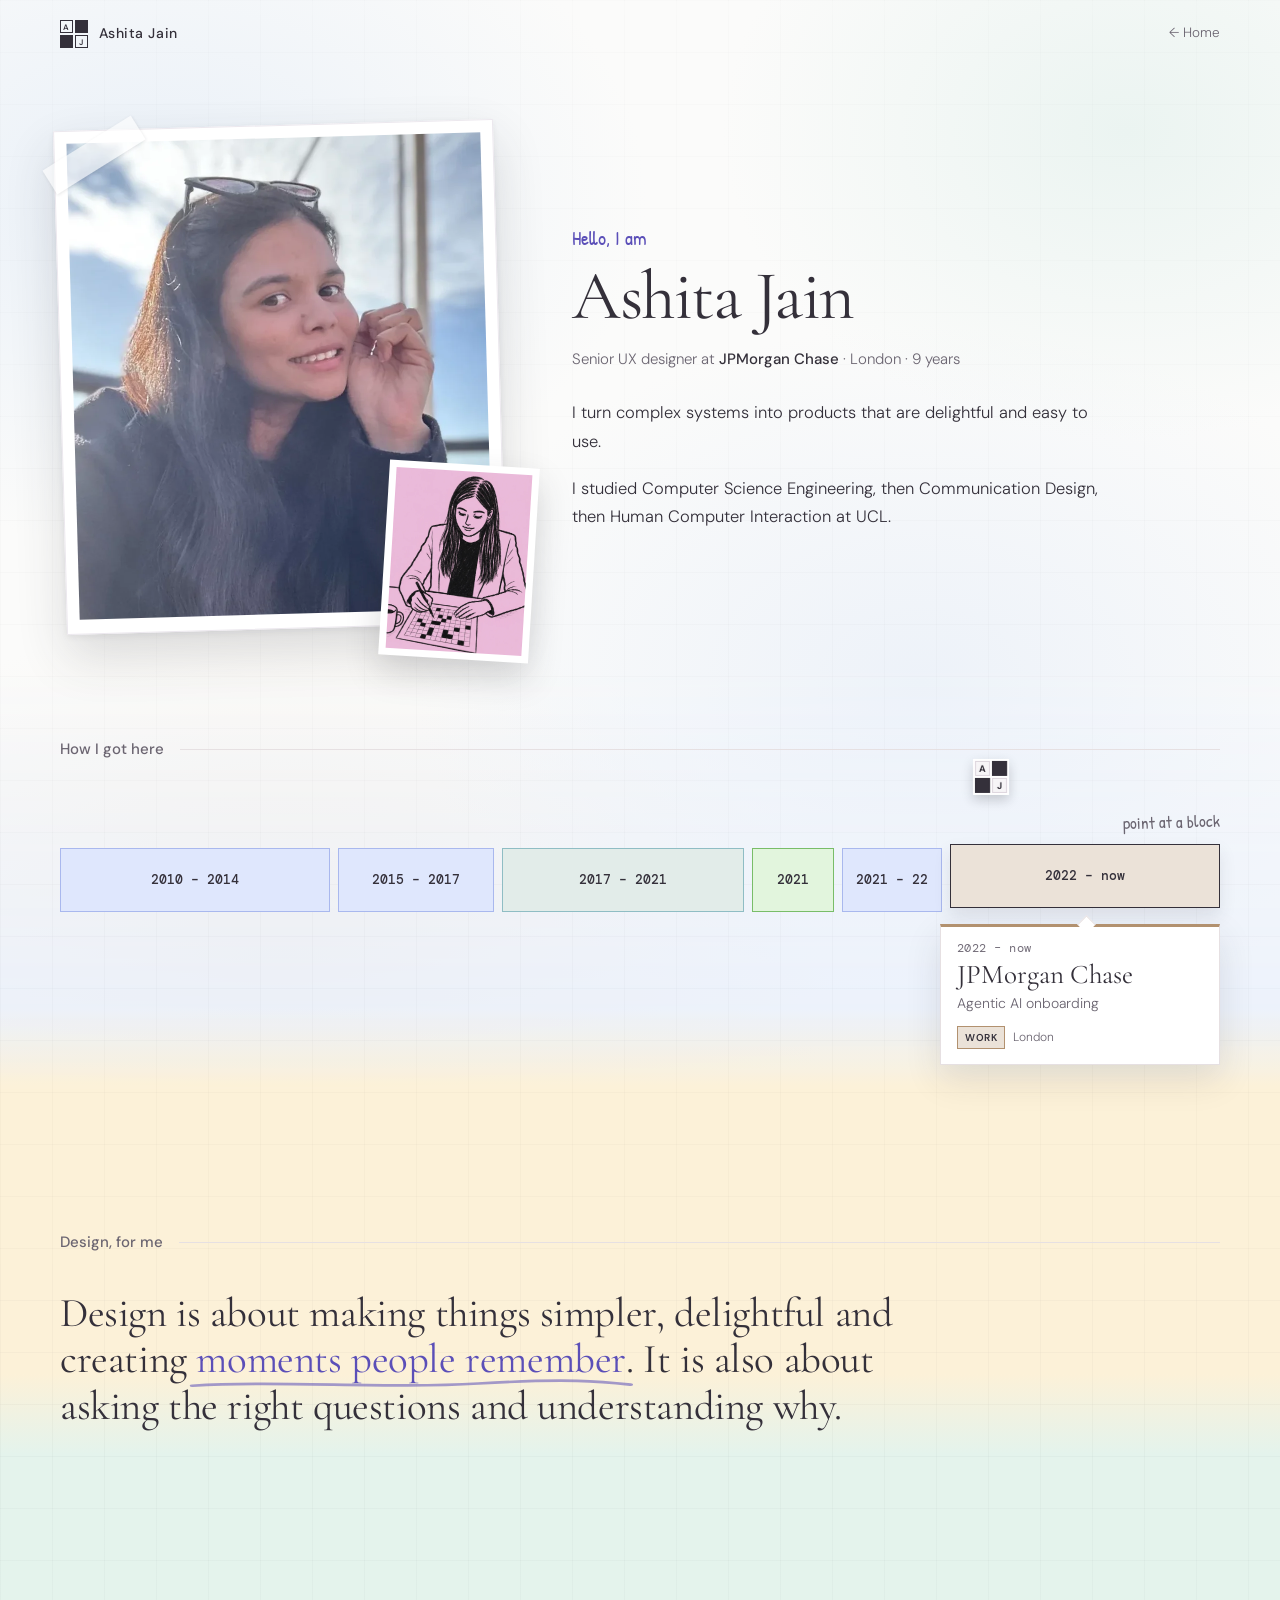
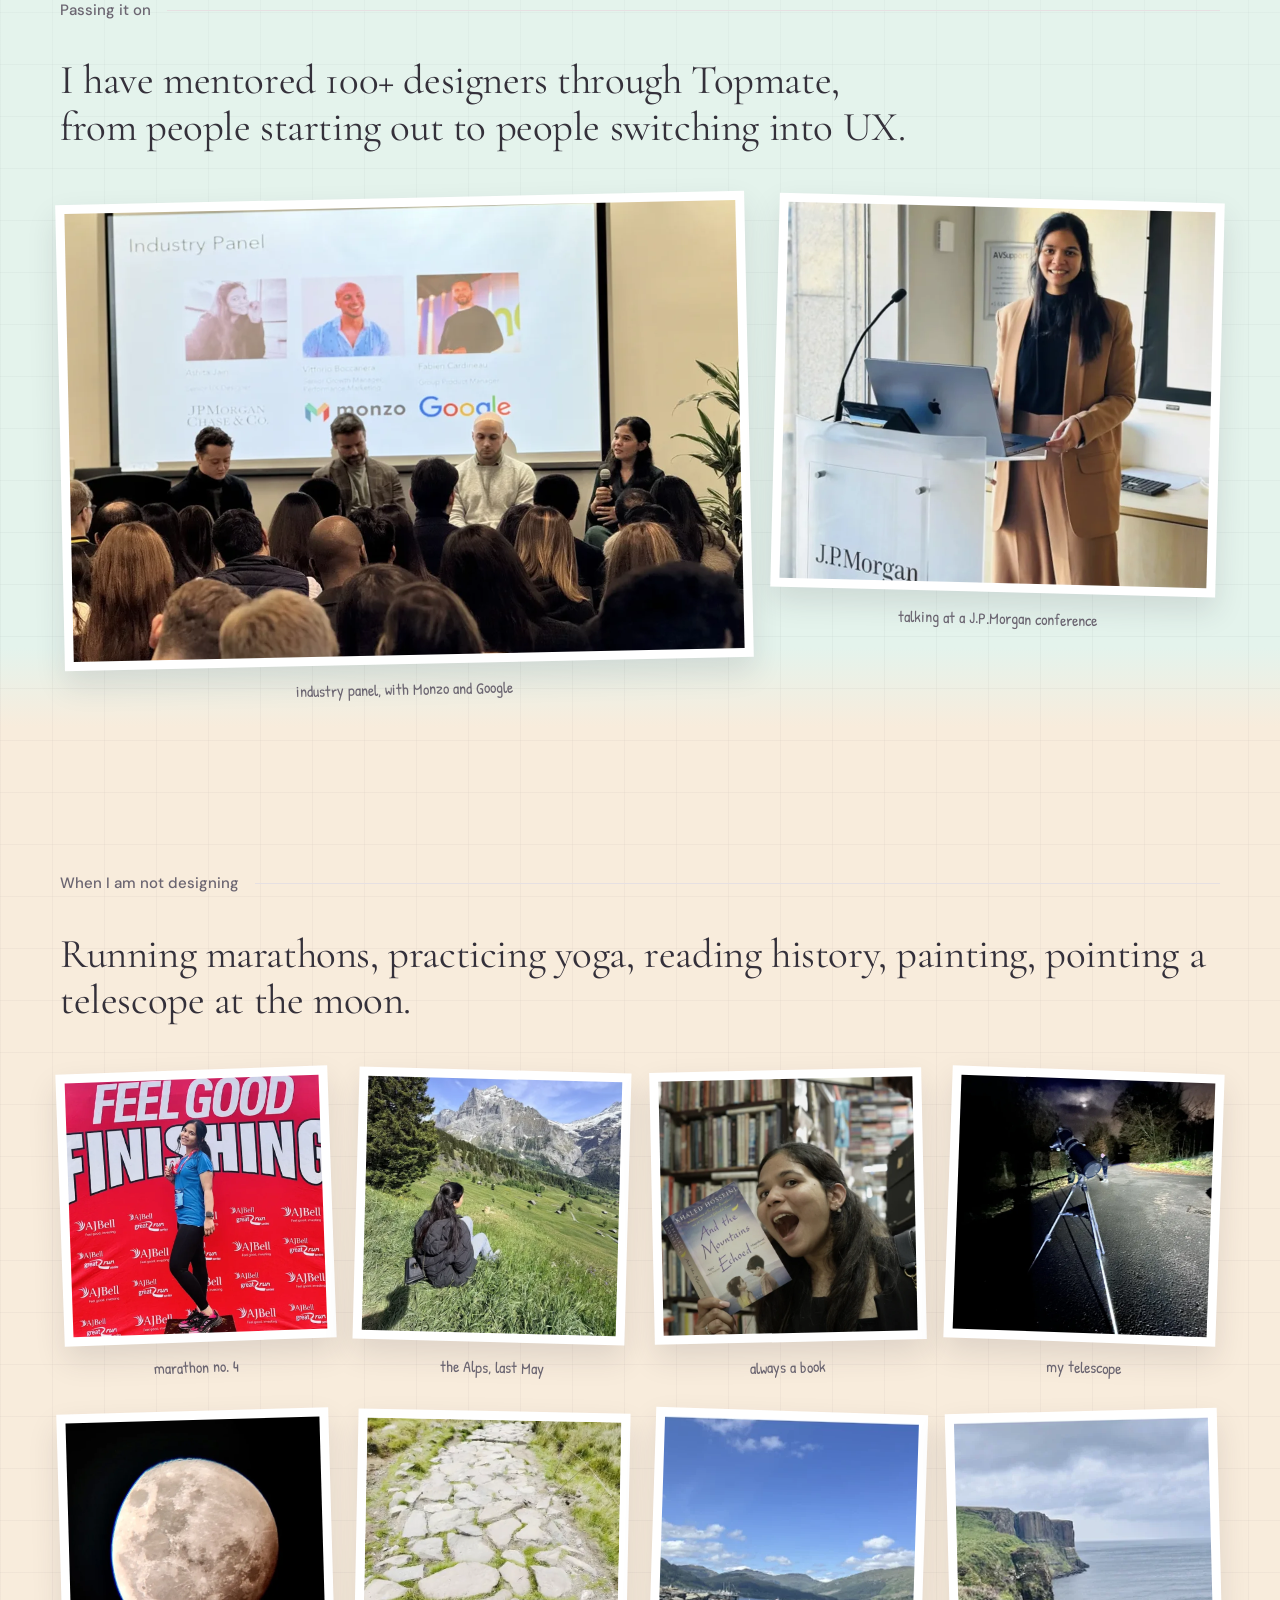
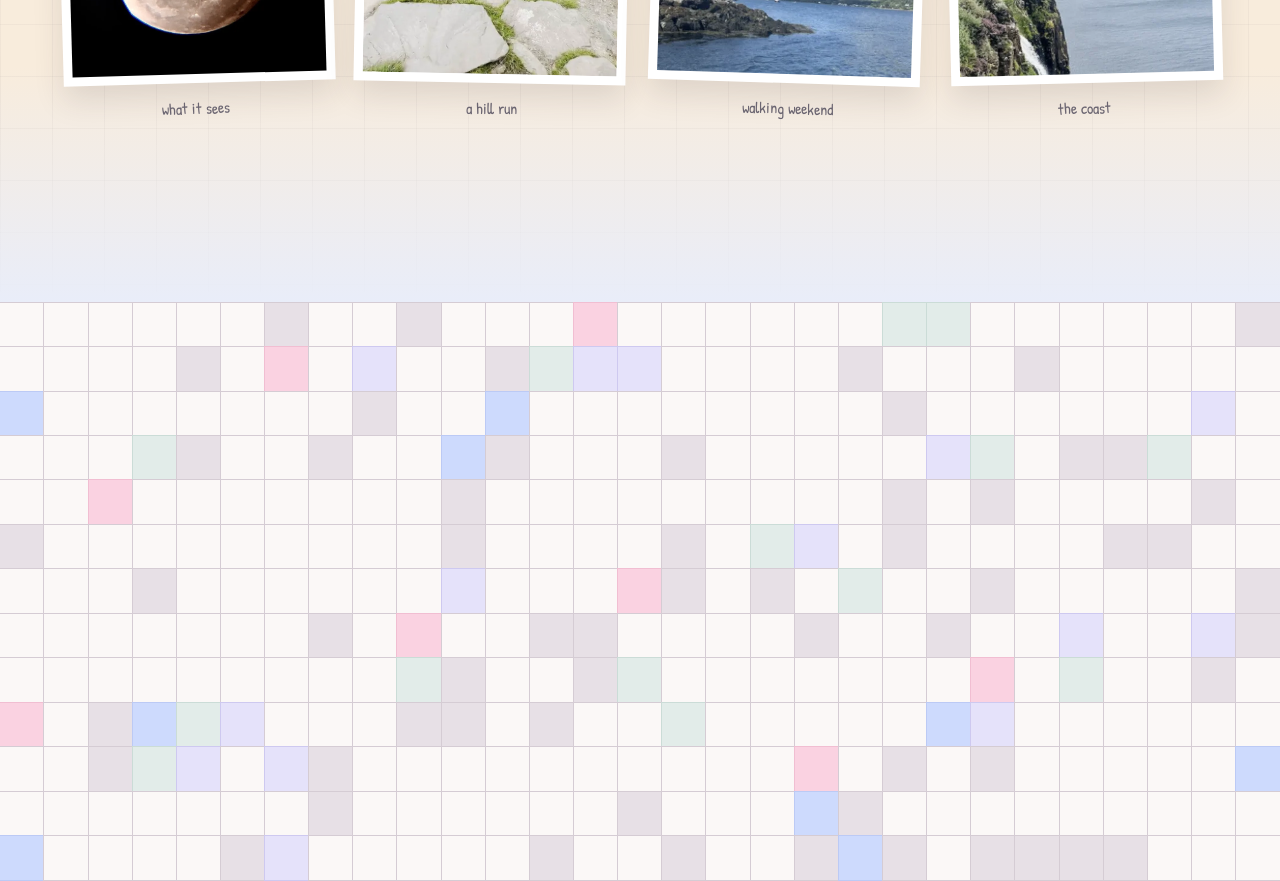
==== commit 653ec3aa: "About: mentorship as one sentence; remove the heading, line and numbers Co-Authored-By: Claude Opus " ====
--- a/about.html
+++ b/about.html
@@ -585,17 +585,7 @@
 
   <section id="mentoring">
     <p class="kicker">Passing it on</p>
-    <div class="mentor">
-      <div>
-        <h2>Shipping products is great. Helping someone else ship theirs is <em>better</em>.</h2>
-        <p style="margin-top:22px">One to one mentorship through Topmate, for designers starting out and people switching into UX.</p>
-      </div>
-      <div class="tally">
-        <div><b>100+</b><span>designers mentored</span></div>
-        <div><b>80+</b><span>designers at JPMorgan Chase using my form patterns</span></div>
-        <div><b>9</b><span>years in the work</span></div>
-      </div>
-    </div>
+    <h2 class="belief-line">I have mentored 100+ designers through Topmate, from people starting out to people switching into UX.</h2>
     <div class="talks">
       <figure class="pin"><span class="ph" style="--rot:-1.2deg"><img src="img/panel.webp" alt="Ashita speaking on an industry panel" width="1000" height="697" loading="lazy"></span><figcaption style="--rot:-1.2deg">industry panel, with Monzo and Google</figcaption></figure>
       <figure class="pin"><span class="ph" style="--rot:1.4deg"><img src="img/talk.webp" alt="Ashita presenting at a J.P.Morgan lectern" width="760" height="670" loading="lazy"></span><figcaption style="--rot:1.4deg">talking at a J.P.Morgan conference</figcaption></figure>
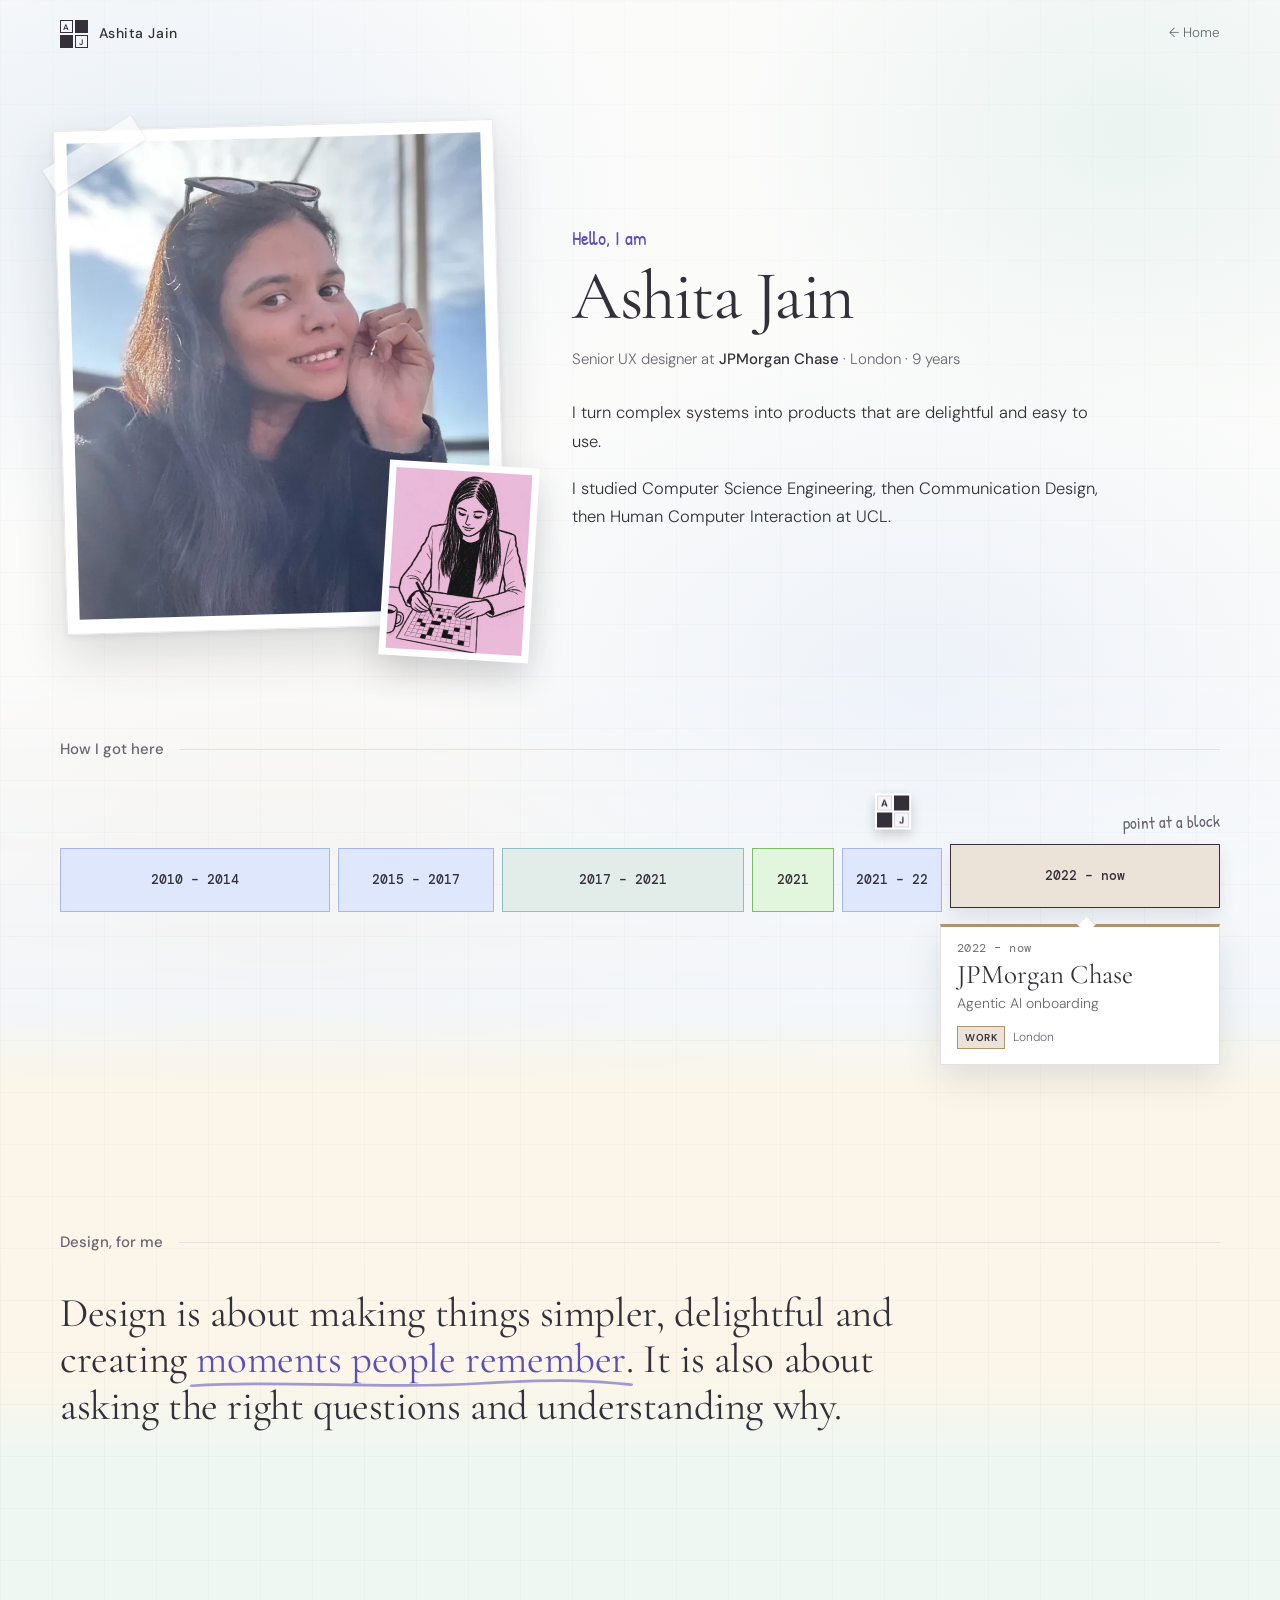
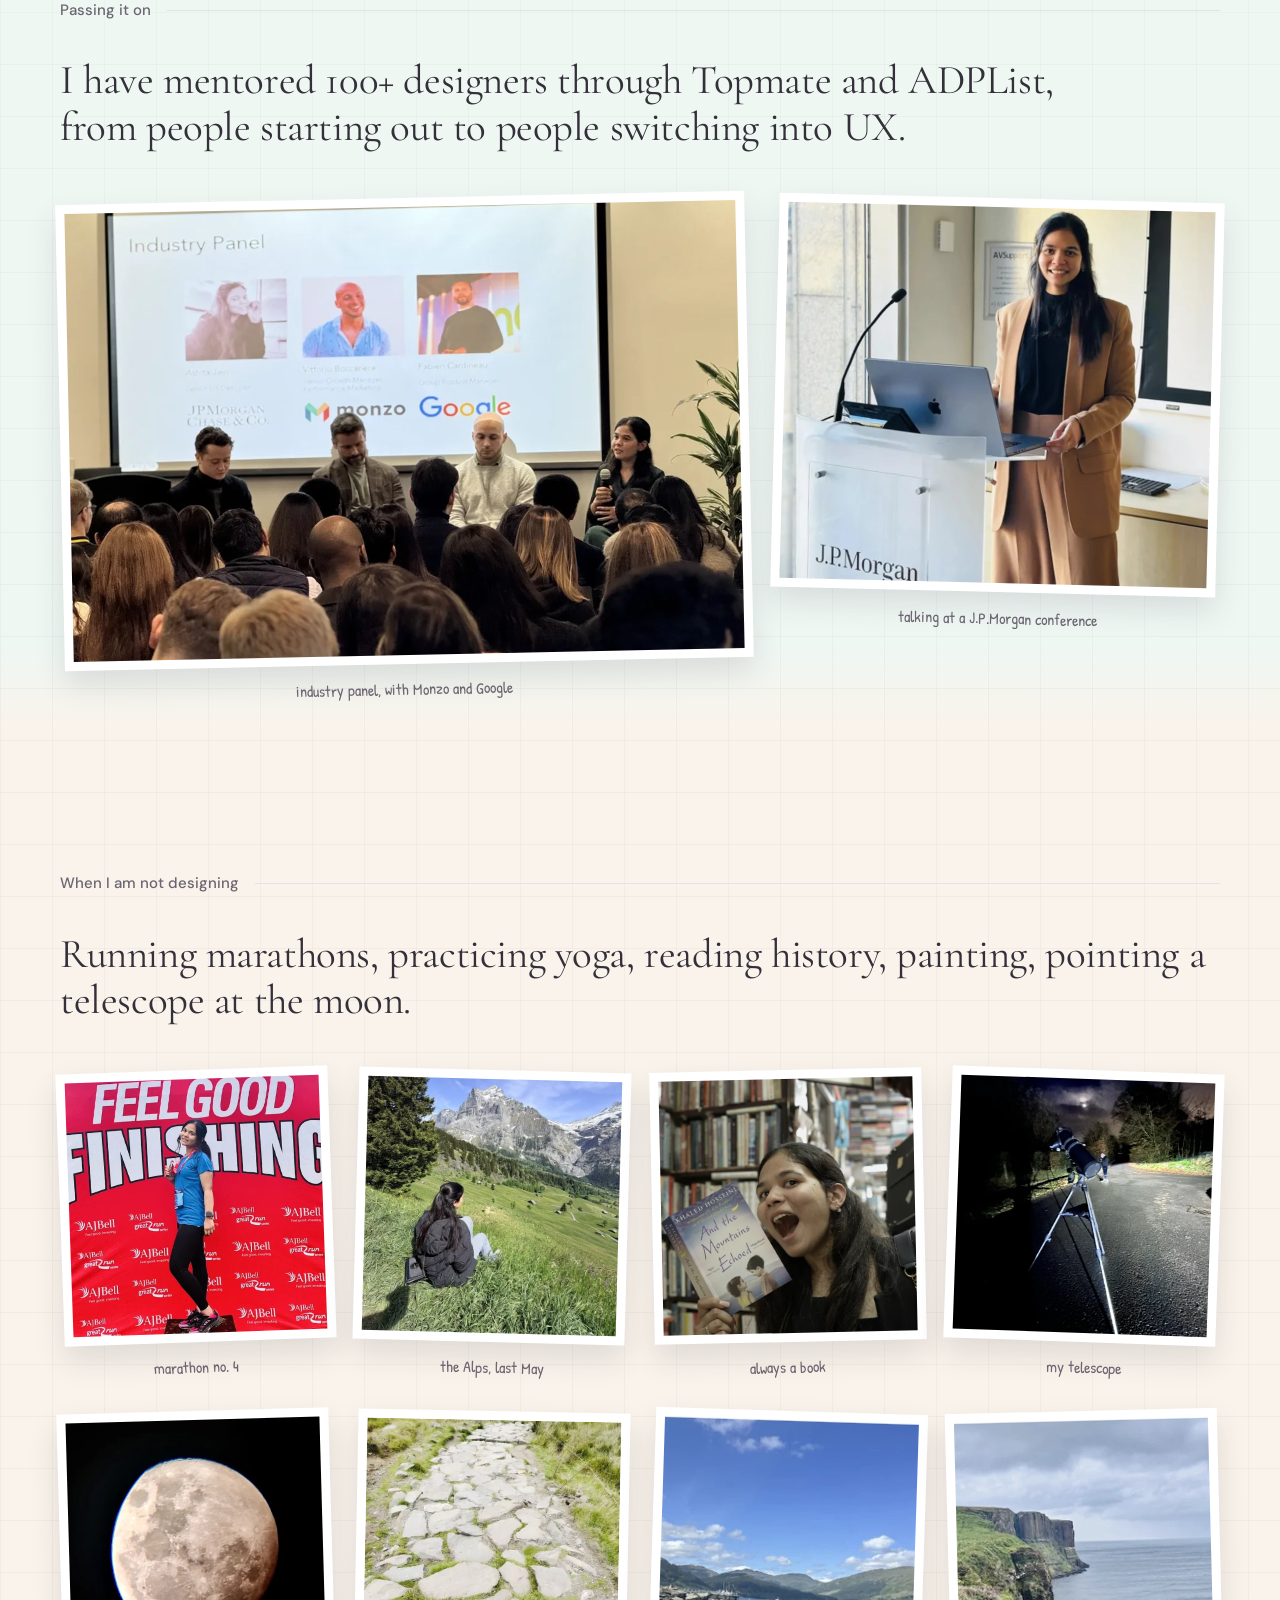
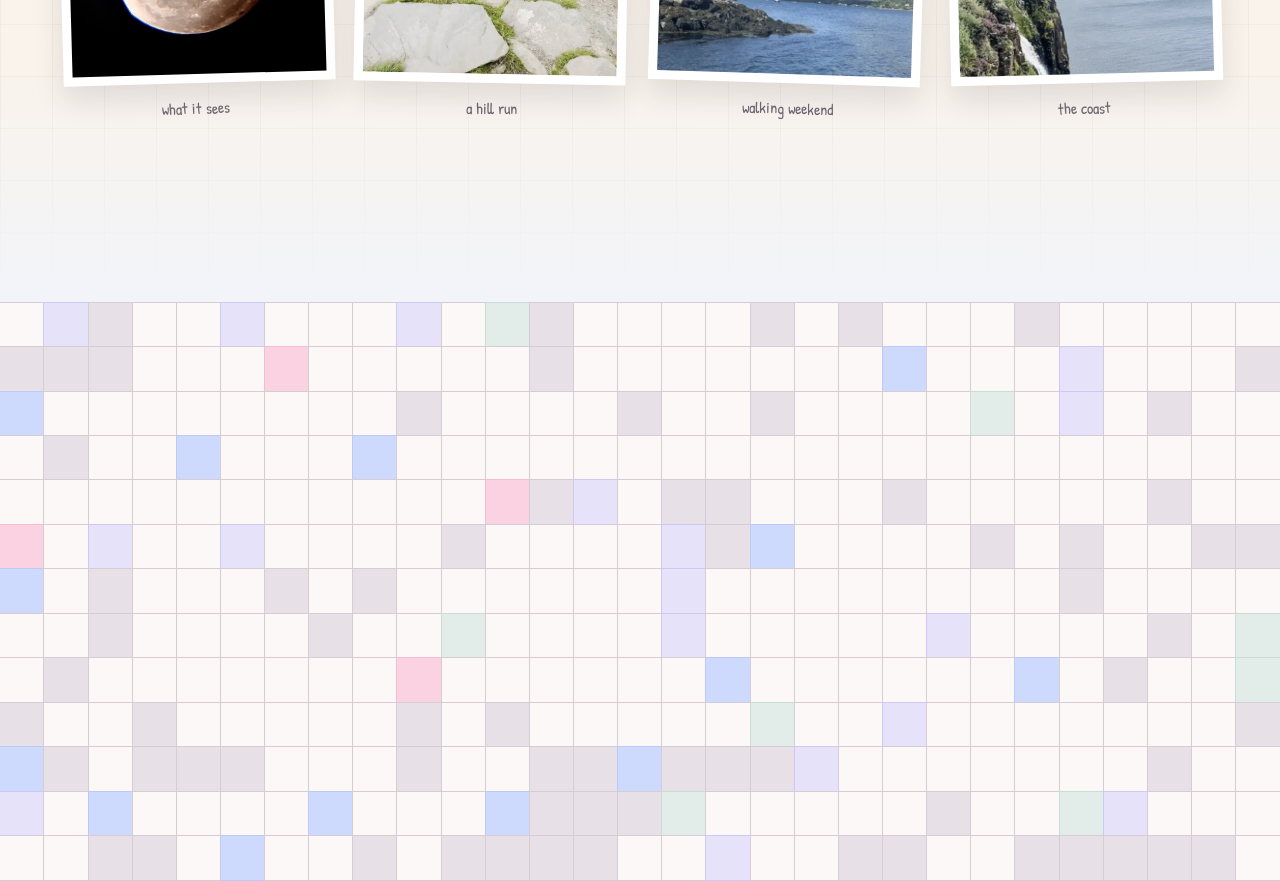
==== commit 1165fc40: "About: add ADPList to mentorship line; soften section tints and squares Co-Authored-By: Claude Opus " ====
--- a/about.html
+++ b/about.html
@@ -66,7 +66,7 @@
       linear-gradient(90deg, rgba(52,48,58,.075) 1px, transparent 1px) 0 0 / 52px 52px;
   }
   .pagebg .bits b { position: absolute; display: block; box-sizing: border-box; opacity: 0; transform: rotate(var(--rot)) scale(.4); transition: transform .6s cubic-bezier(.3,1.5,.5,1), opacity .4s ease; will-change: translate; }
-  .pagebg .bits b.on { opacity: .9; transform: rotate(var(--rot)); }
+  .pagebg .bits b.on { opacity: .65; transform: rotate(var(--rot)); }
   .pagebg .bits .sq { border: 1.5px solid var(--sq-c); }
   .pagebg .bits .fill { background: var(--sq-c); }
   .pagebg .bits .grid2 { display: grid; grid-template-columns: repeat(2, 1fr); gap: 1.5px; background: var(--sq-c); border: 1.5px solid var(--sq-c); }
@@ -585,7 +585,7 @@
 
   <section id="mentoring">
     <p class="kicker">Passing it on</p>
-    <h2 class="belief-line">I have mentored 100+ designers through Topmate, from people starting out to people switching into UX.</h2>
+    <h2 class="belief-line">I have mentored 100+ designers through Topmate and ADPList, from people starting out to people switching into UX.</h2>
     <div class="talks">
       <figure class="pin"><span class="ph" style="--rot:-1.2deg"><img src="img/panel.webp" alt="Ashita speaking on an industry panel" width="1000" height="697" loading="lazy"></span><figcaption style="--rot:-1.2deg">industry panel, with Monzo and Google</figcaption></figure>
       <figure class="pin"><span class="ph" style="--rot:1.4deg"><img src="img/talk.webp" alt="Ashita presenting at a J.P.Morgan lectern" width="760" height="670" loading="lazy"></span><figcaption style="--rot:1.4deg">talking at a J.P.Morgan conference</figcaption></figure>
@@ -836,7 +836,7 @@
   document.body.prepend(bg);
   const tint = bg.querySelector('.tint'), grid = bg.querySelector('.grid'), bits = bg.querySelector('.bits');
   // each section has its own soft colour; the page blends from one to the next as you scroll
-  const TINT = { route: '#e9f0fc', design: '#fcf1d8', mentoring: '#e4f3ec', offclock: '#f8ecdc' };
+  const TINT = { route: '#f2f6fb', design: '#fbf6e9', mentoring: '#eff7f3', offclock: '#f9f3eb' };
   const top = el => el.getBoundingClientRect().top + scrollY;
   const COLS = ['#cddafd', '#bee1e6', '#e2ece9', '#ebe2d8', '#d6cfe0'], KINDS = ['sq', 'fill', 'grid2', 'sq'];
   const layout = () => {
@@ -851,7 +851,7 @@
       const a = top(sec), b = a + sec.offsetHeight;
       st.push(c + ' ' + Math.round(a - 60) + 'px', c + ' ' + Math.round(Math.max(a + 120, b - 140)) + 'px');
     });
-    st.push('#e9edf9 ' + Math.round(f) + 'px', '#e9edf9 ' + H + 'px');
+    st.push('#f2f4fa ' + Math.round(f) + 'px', '#f2f4fa ' + H + 'px');
     tint.style.background = 'linear-gradient(to bottom, ' + st.join(', ') + ')';
     // grid: barely there at the top, a little stronger lower down, gone into the footer
     grid.style.webkitMaskImage = grid.style.maskImage = 'linear-gradient(to bottom, rgba(0,0,0,.18) 0px, rgba(0,0,0,.45) ' + Math.round(f * 0.6) + 'px, rgba(0,0,0,.5) ' + Math.round(f - 200) + 'px, transparent ' + Math.round(f) + 'px)';
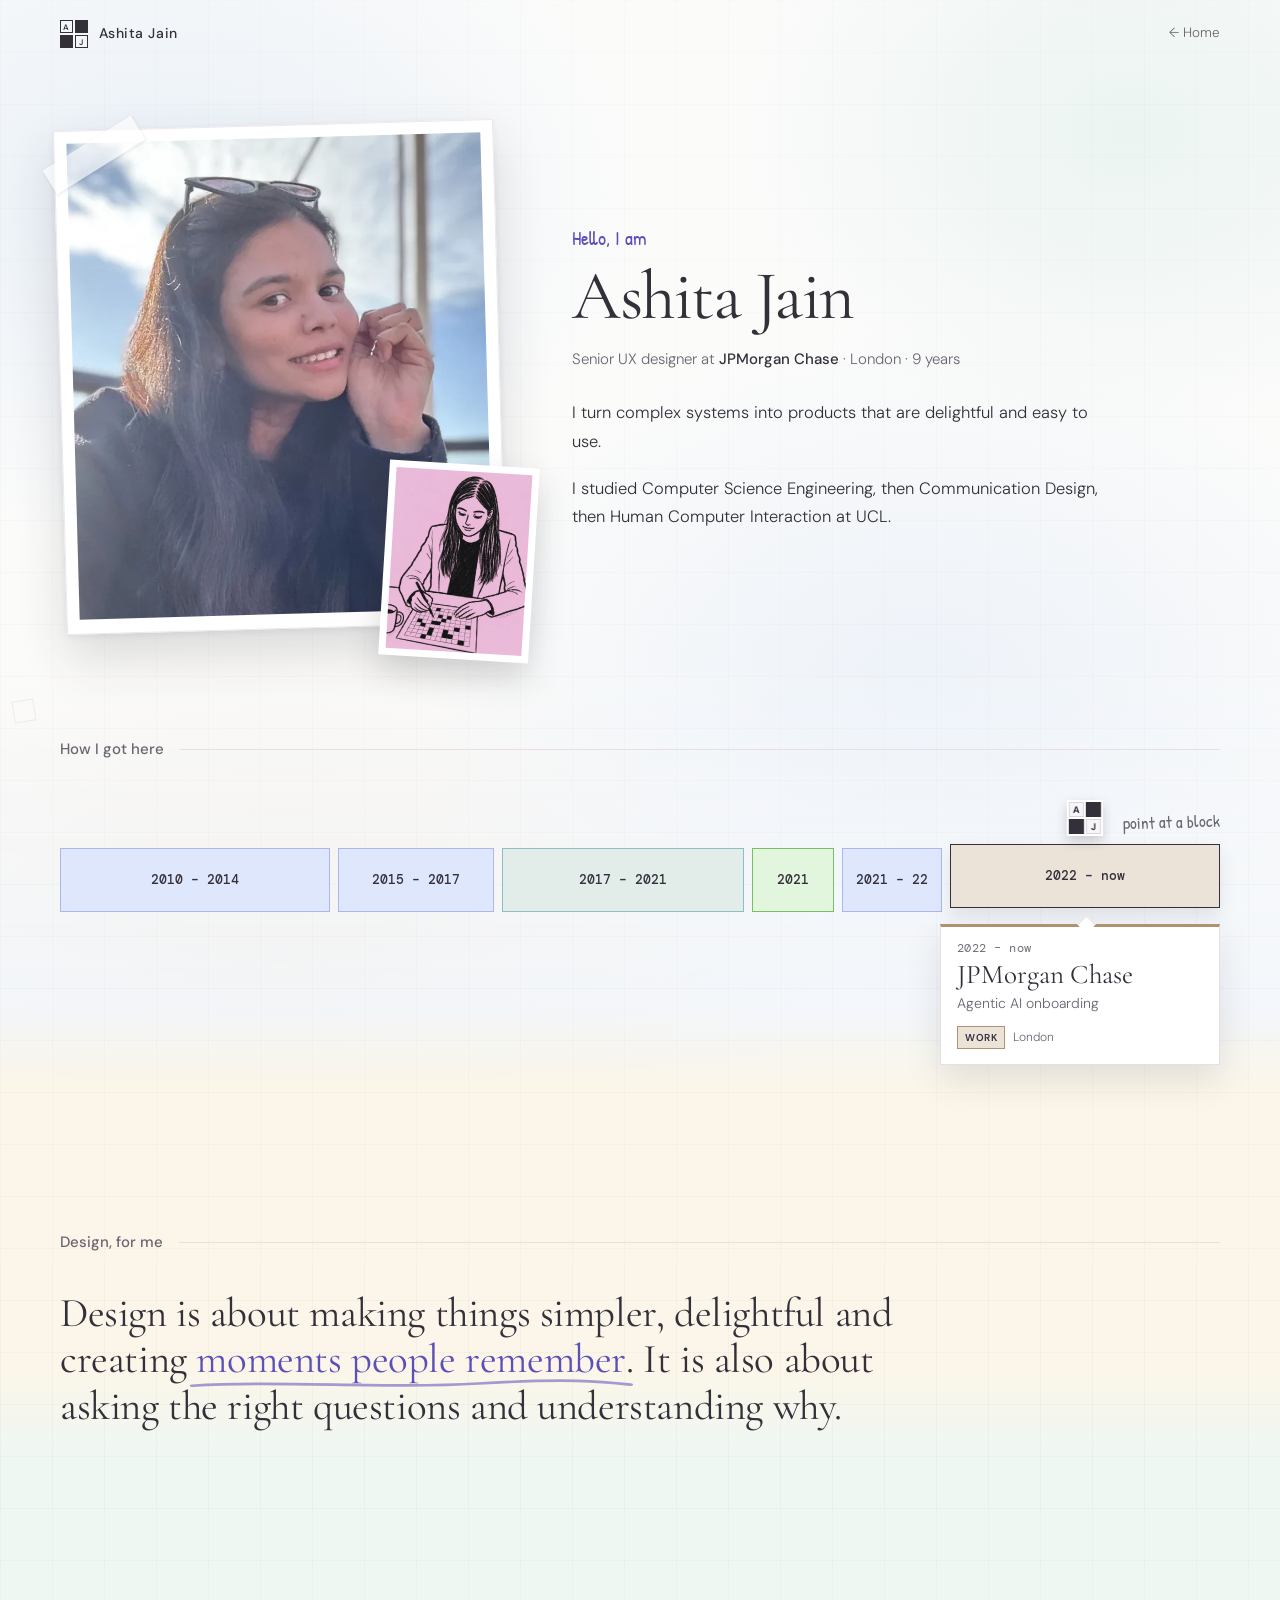
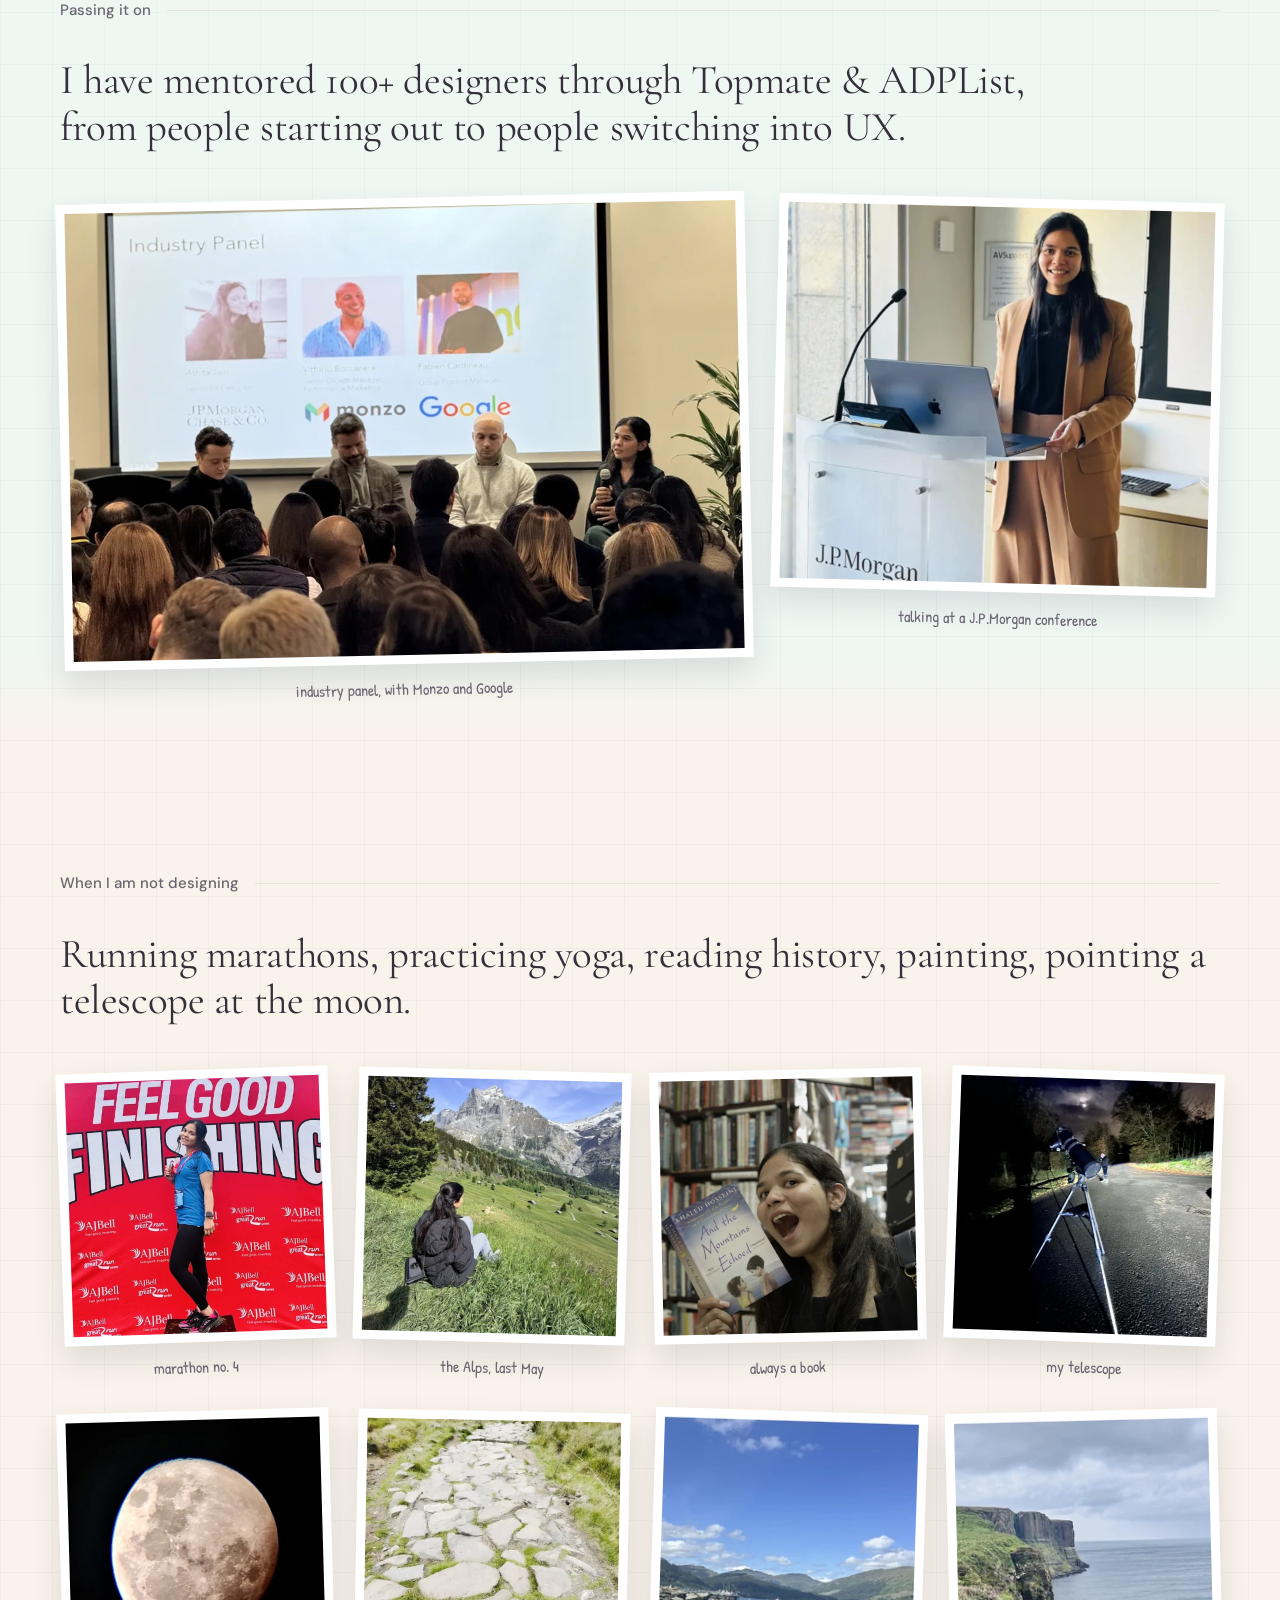
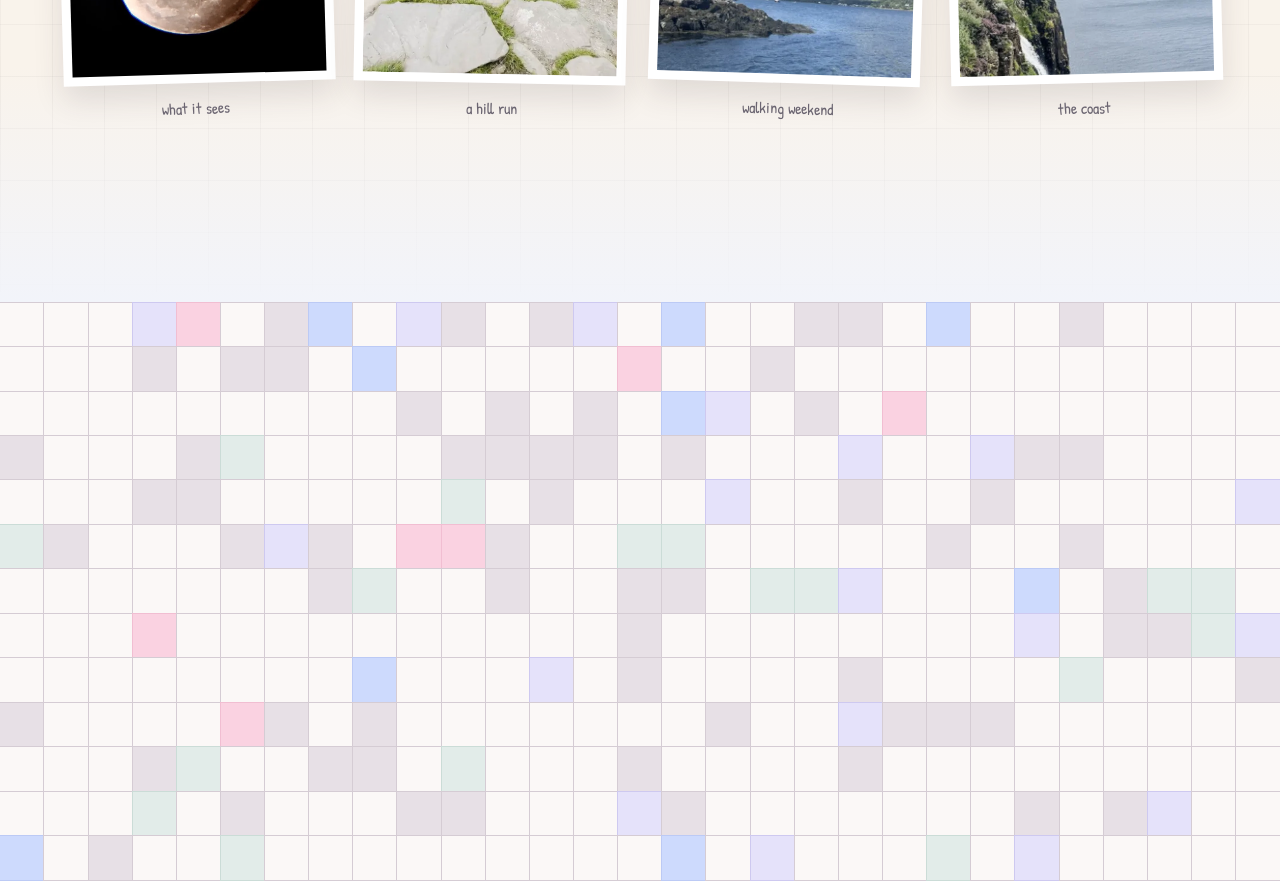
==== commit 6f92f0e0: "About: use the ampersand as written Co-Authored-By: Claude Opus 5.5 <noreply@anthropic.com> Claude-S" ====
--- a/about.html
+++ b/about.html
@@ -585,7 +585,7 @@
 
   <section id="mentoring">
     <p class="kicker">Passing it on</p>
-    <h2 class="belief-line">I have mentored 100+ designers through Topmate and ADPList, from people starting out to people switching into UX.</h2>
+    <h2 class="belief-line">I have mentored 100+ designers through Topmate &amp; ADPList, from people starting out to people switching into UX.</h2>
     <div class="talks">
       <figure class="pin"><span class="ph" style="--rot:-1.2deg"><img src="img/panel.webp" alt="Ashita speaking on an industry panel" width="1000" height="697" loading="lazy"></span><figcaption style="--rot:-1.2deg">industry panel, with Monzo and Google</figcaption></figure>
       <figure class="pin"><span class="ph" style="--rot:1.4deg"><img src="img/talk.webp" alt="Ashita presenting at a J.P.Morgan lectern" width="760" height="670" loading="lazy"></span><figcaption style="--rot:1.4deg">talking at a J.P.Morgan conference</figcaption></figure>
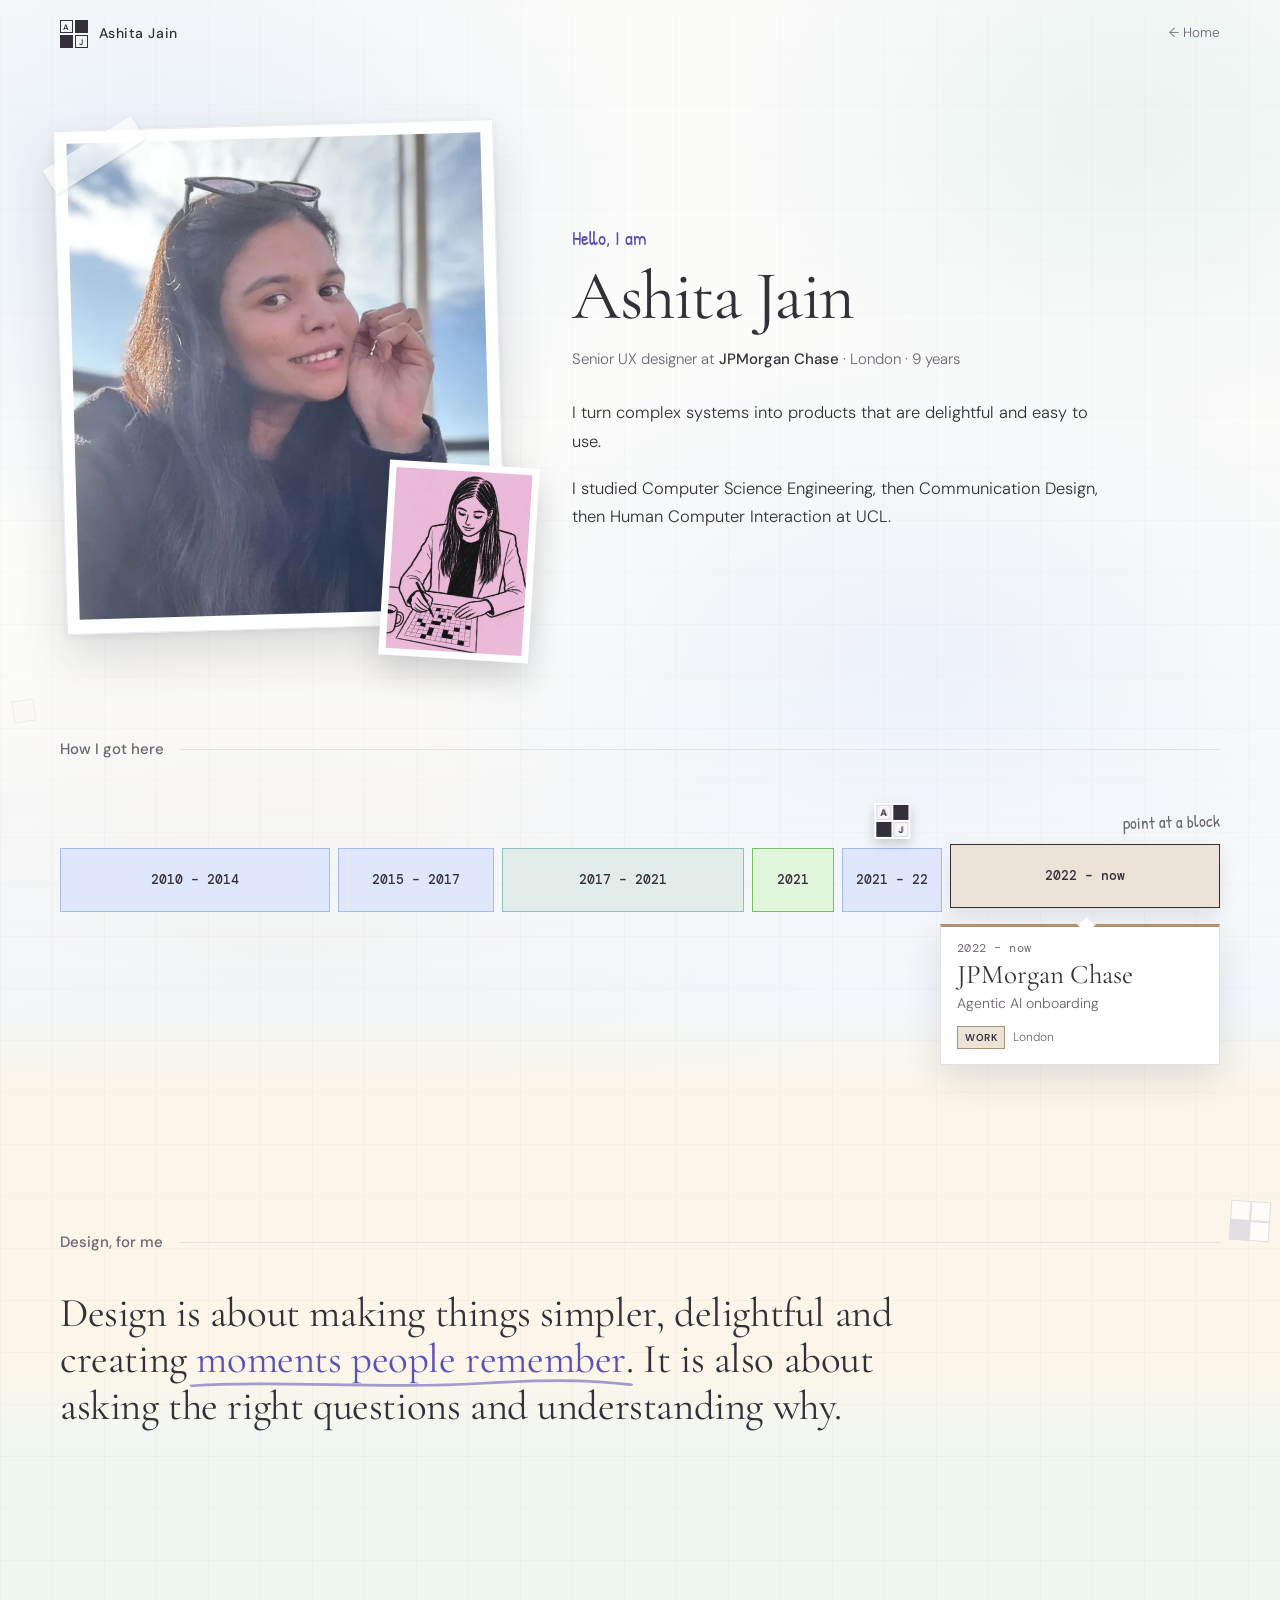
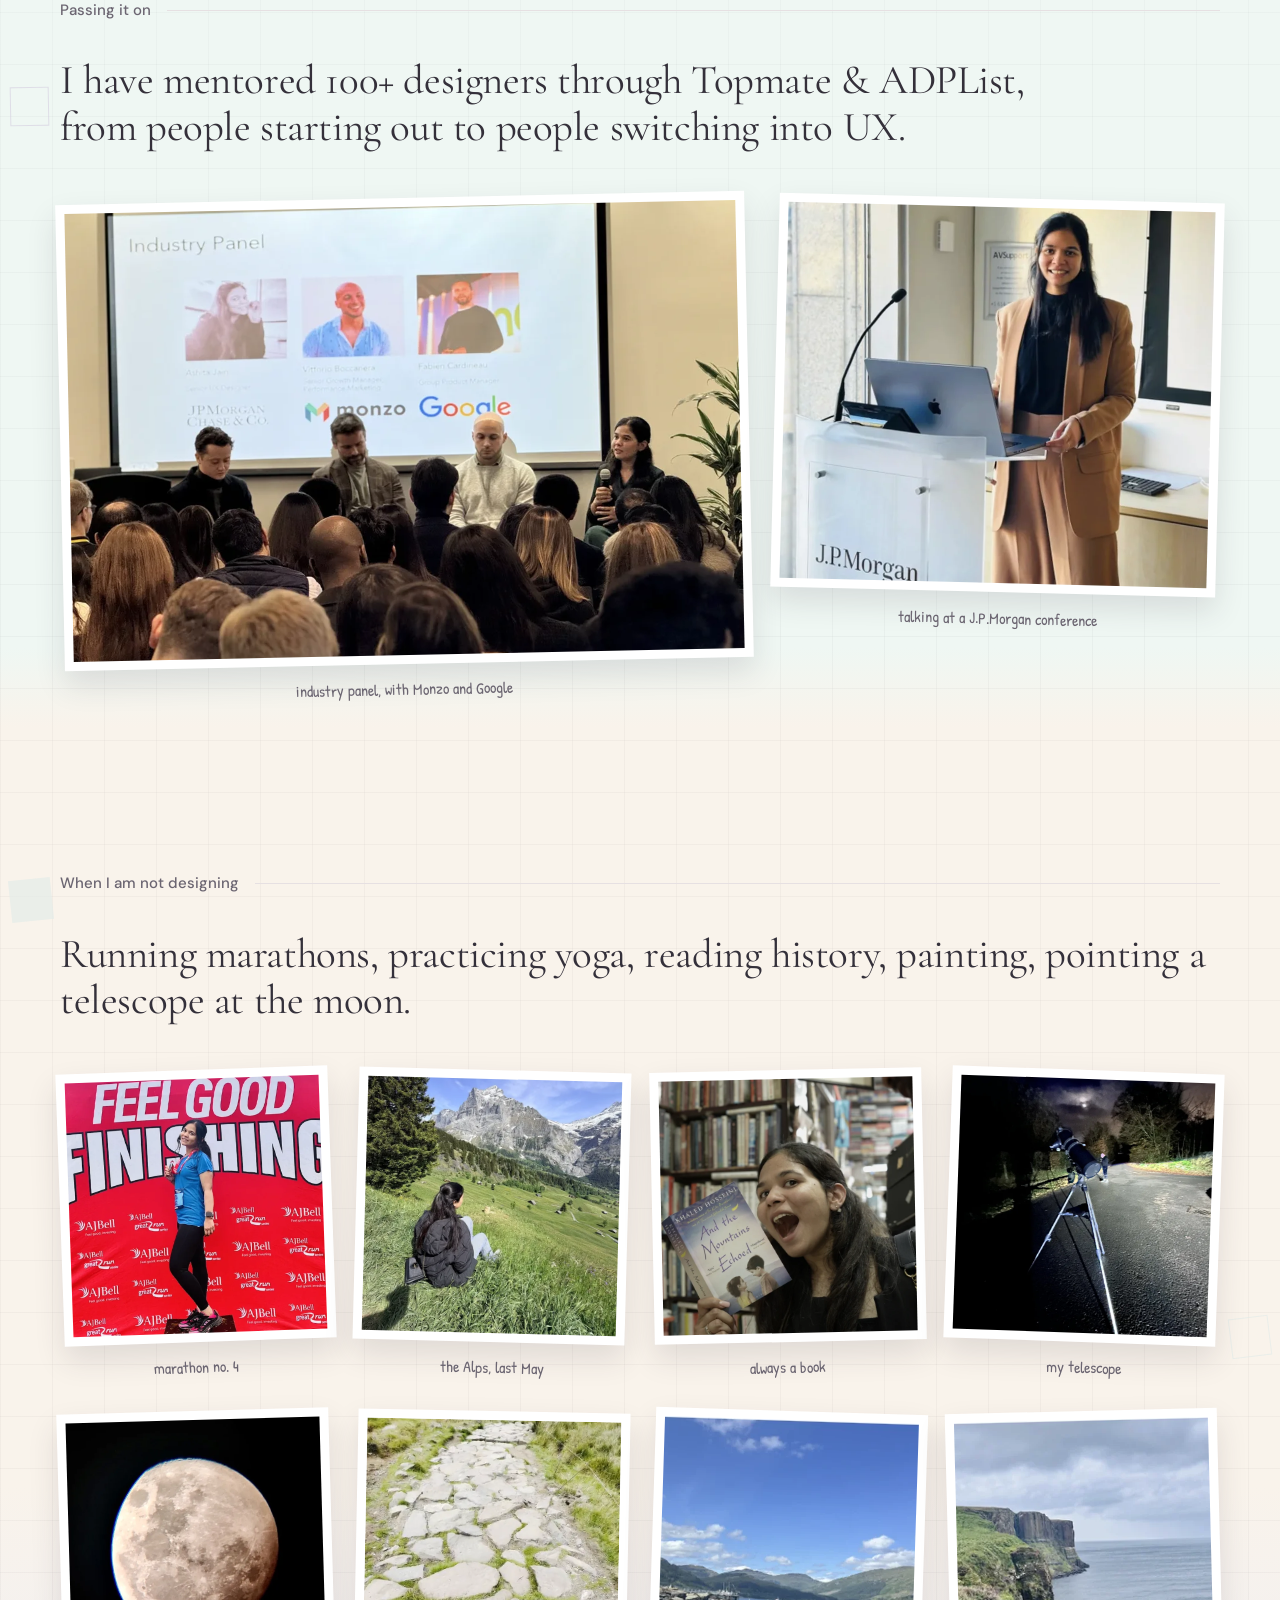
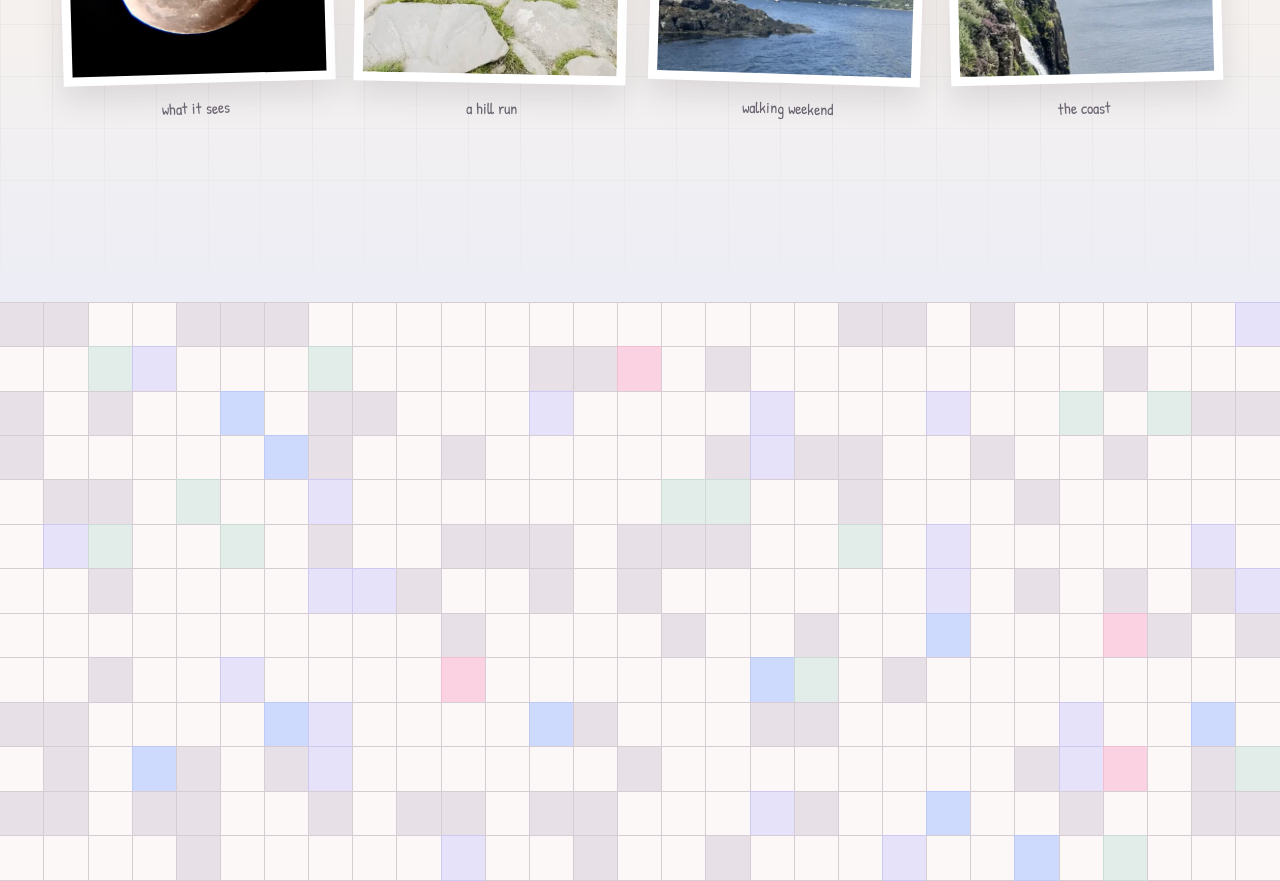
==== commit 2f640258: "About: blend the last section into the footer sky Co-Authored-By: Claude Opus 5.5 <noreply@anthropic" ====
--- a/about.html
+++ b/about.html
@@ -324,6 +324,11 @@
     left: calc(50% - 50vw); right: calc(50% - 50vw);
     background: #e3e7fb url(img/sky.webp) center / cover no-repeat;
     pointer-events: none;
+  }
+  /* the sky and its grid fade in, so the section above runs into the footer without an edge */
+  .ftr::before, .ftr::after {
+    -webkit-mask-image: linear-gradient(to bottom, transparent 0, #000 240px);
+            mask-image: linear-gradient(to bottom, transparent 0, #000 240px);
   }
   .ftr::after {
     content: "";
@@ -849,9 +854,11 @@
       const sec = document.getElementById(id);
       if (!sec) return;
       const a = top(sec), b = a + sec.offsetHeight;
-      st.push(c + ' ' + Math.round(a - 60) + 'px', c + ' ' + Math.round(Math.max(a + 120, b - 140)) + 'px');
+      // the last section lets go of its colour early, so it has room to turn into the footer sky
+      const end = id === 'offclock' ? Math.max(a + 120, b - 320) : Math.max(a + 120, b - 140);
+      st.push(c + ' ' + Math.round(a - 60) + 'px', c + ' ' + Math.round(end) + 'px');
     });
-    st.push('#f2f4fa ' + Math.round(f) + 'px', '#f2f4fa ' + H + 'px');
+    st.push('#e6eafa ' + Math.round(f + 200) + 'px', '#e6eafa ' + H + 'px');
     tint.style.background = 'linear-gradient(to bottom, ' + st.join(', ') + ')';
     // grid: barely there at the top, a little stronger lower down, gone into the footer
     grid.style.webkitMaskImage = grid.style.maskImage = 'linear-gradient(to bottom, rgba(0,0,0,.18) 0px, rgba(0,0,0,.45) ' + Math.round(f * 0.6) + 'px, rgba(0,0,0,.5) ' + Math.round(f - 200) + 'px, transparent ' + Math.round(f) + 'px)';
